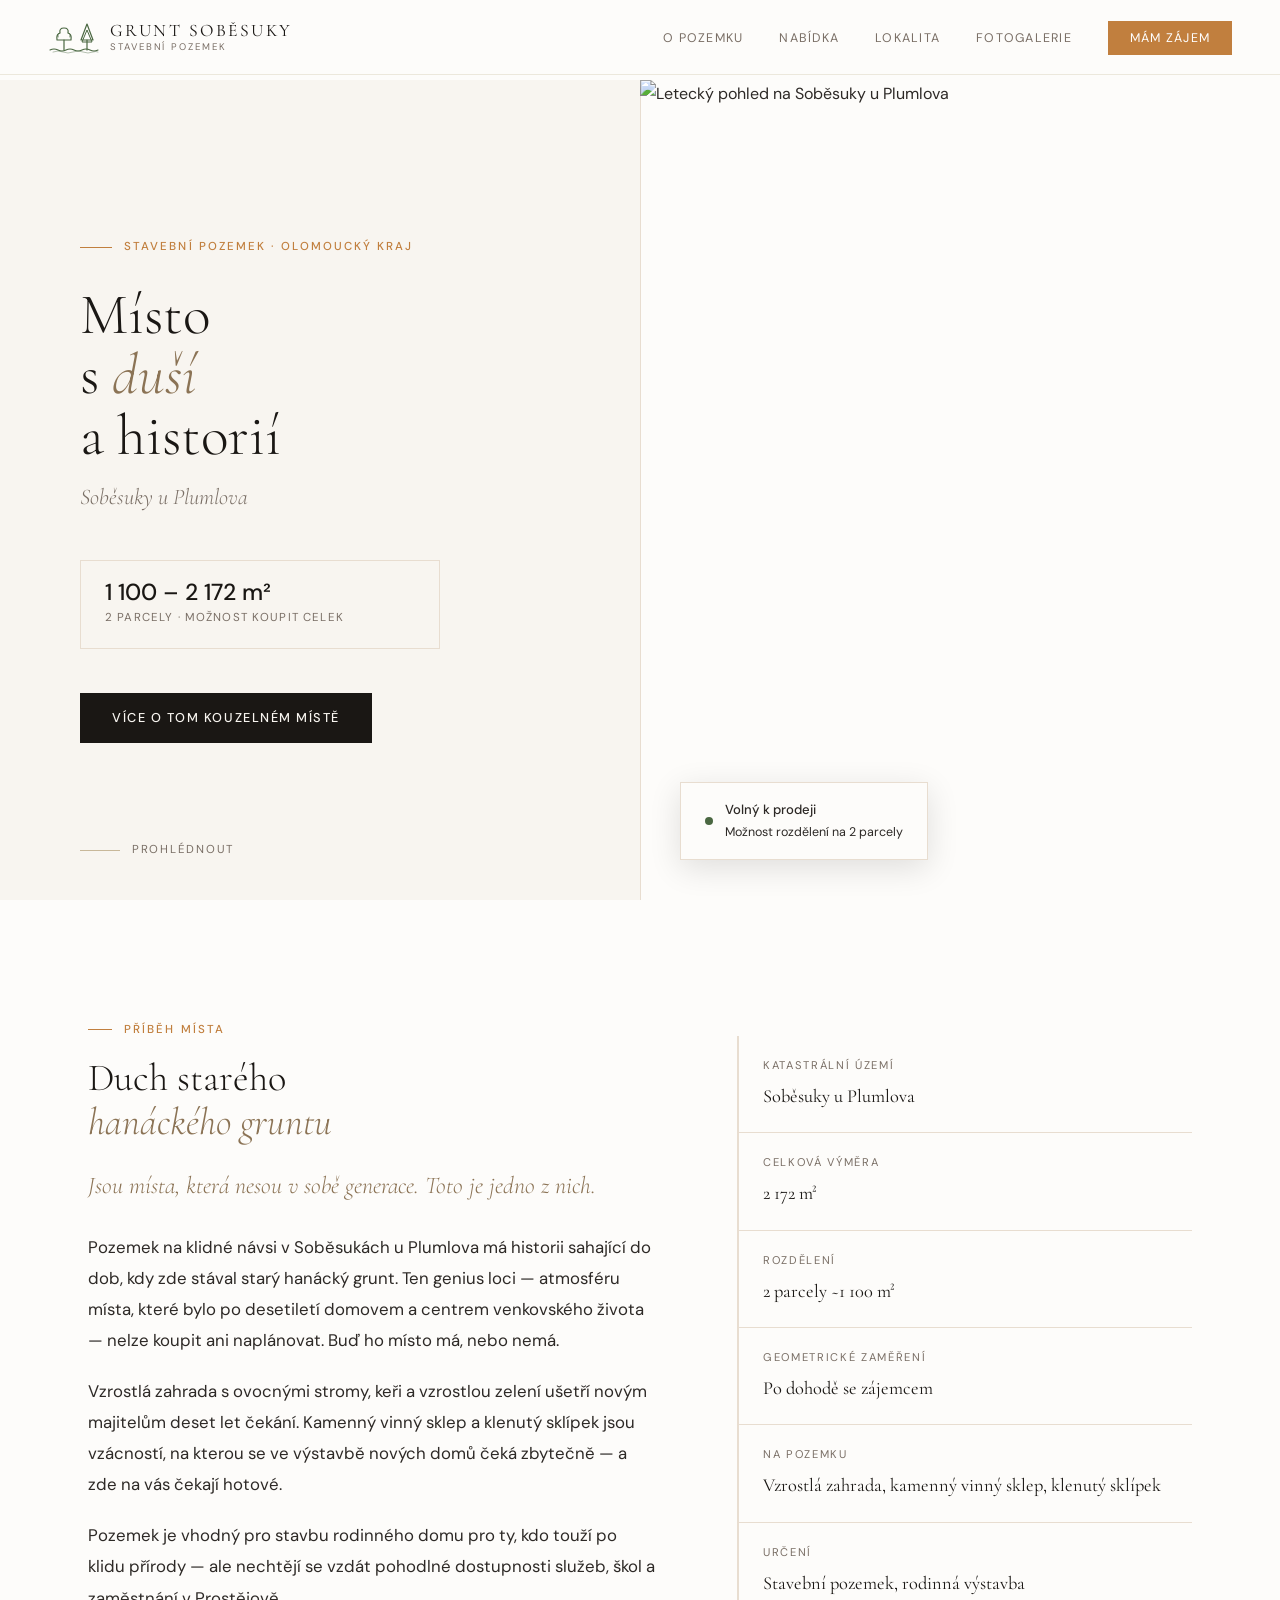
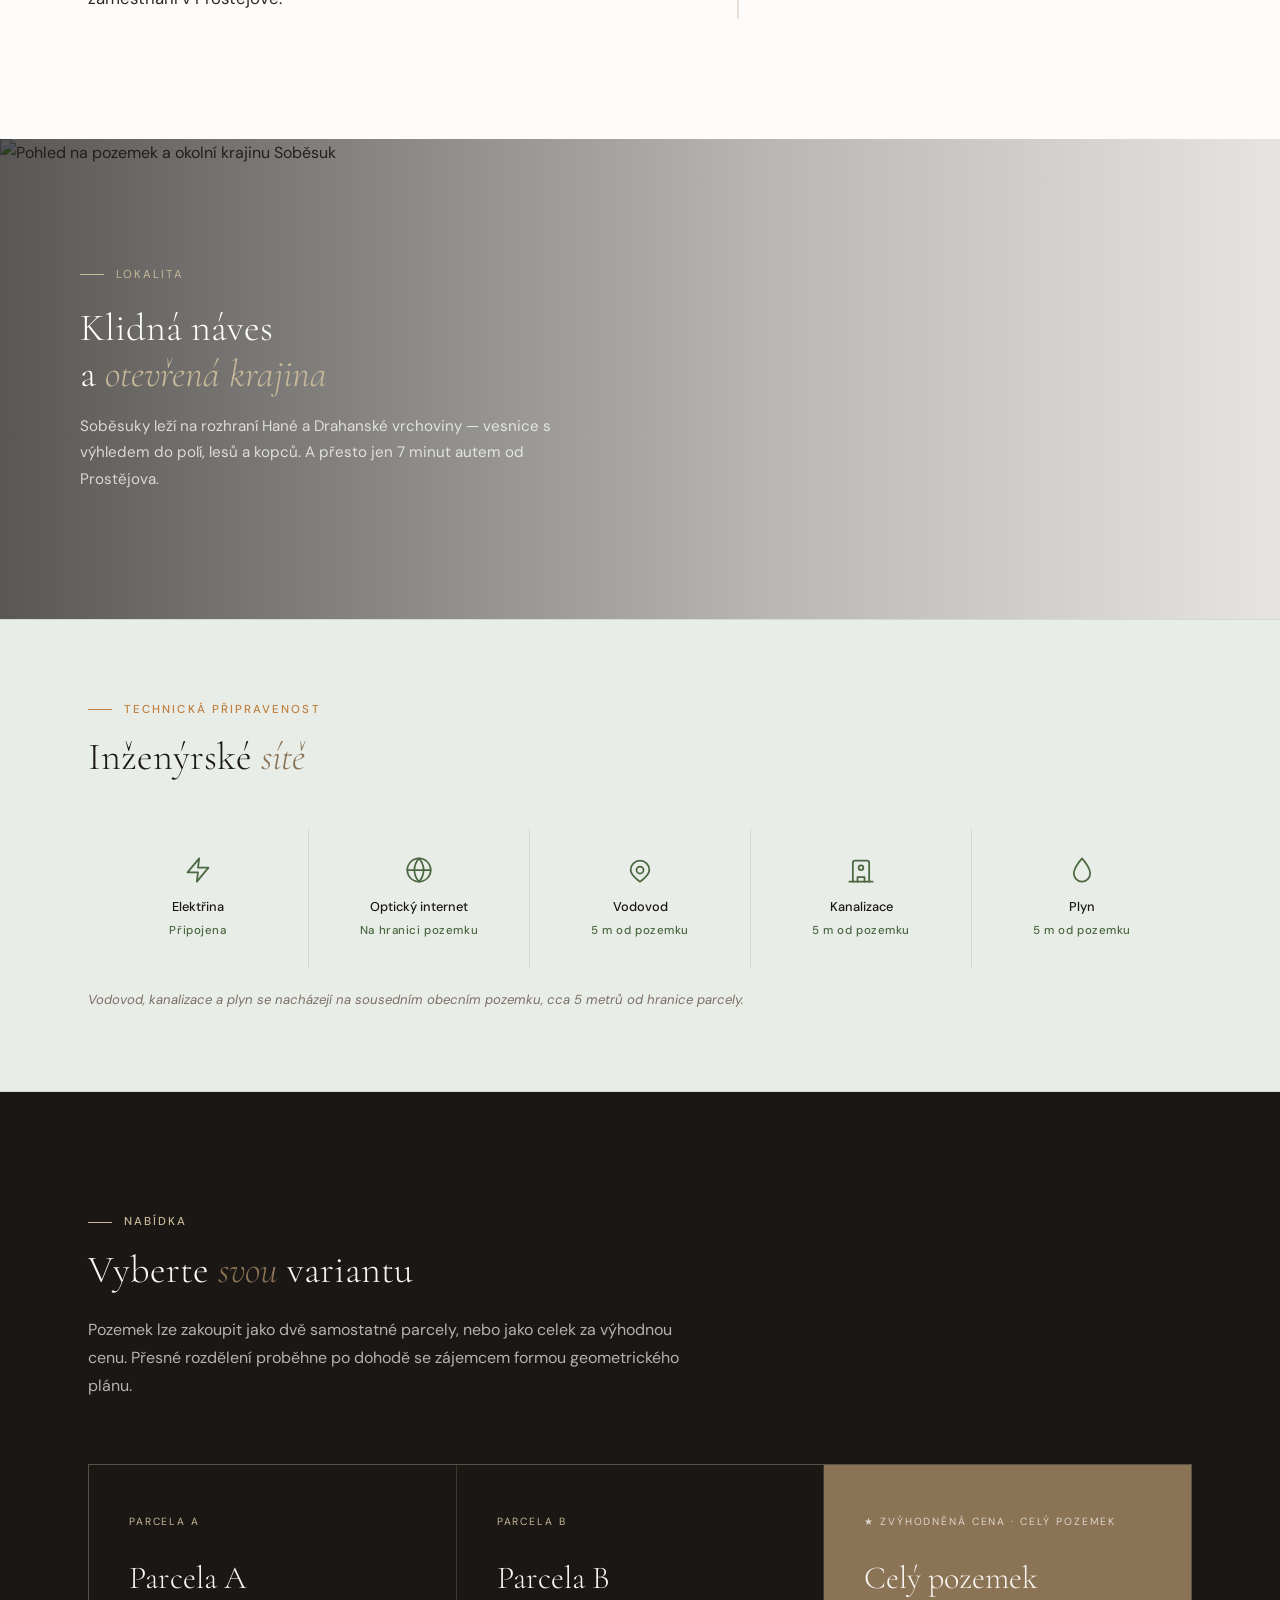
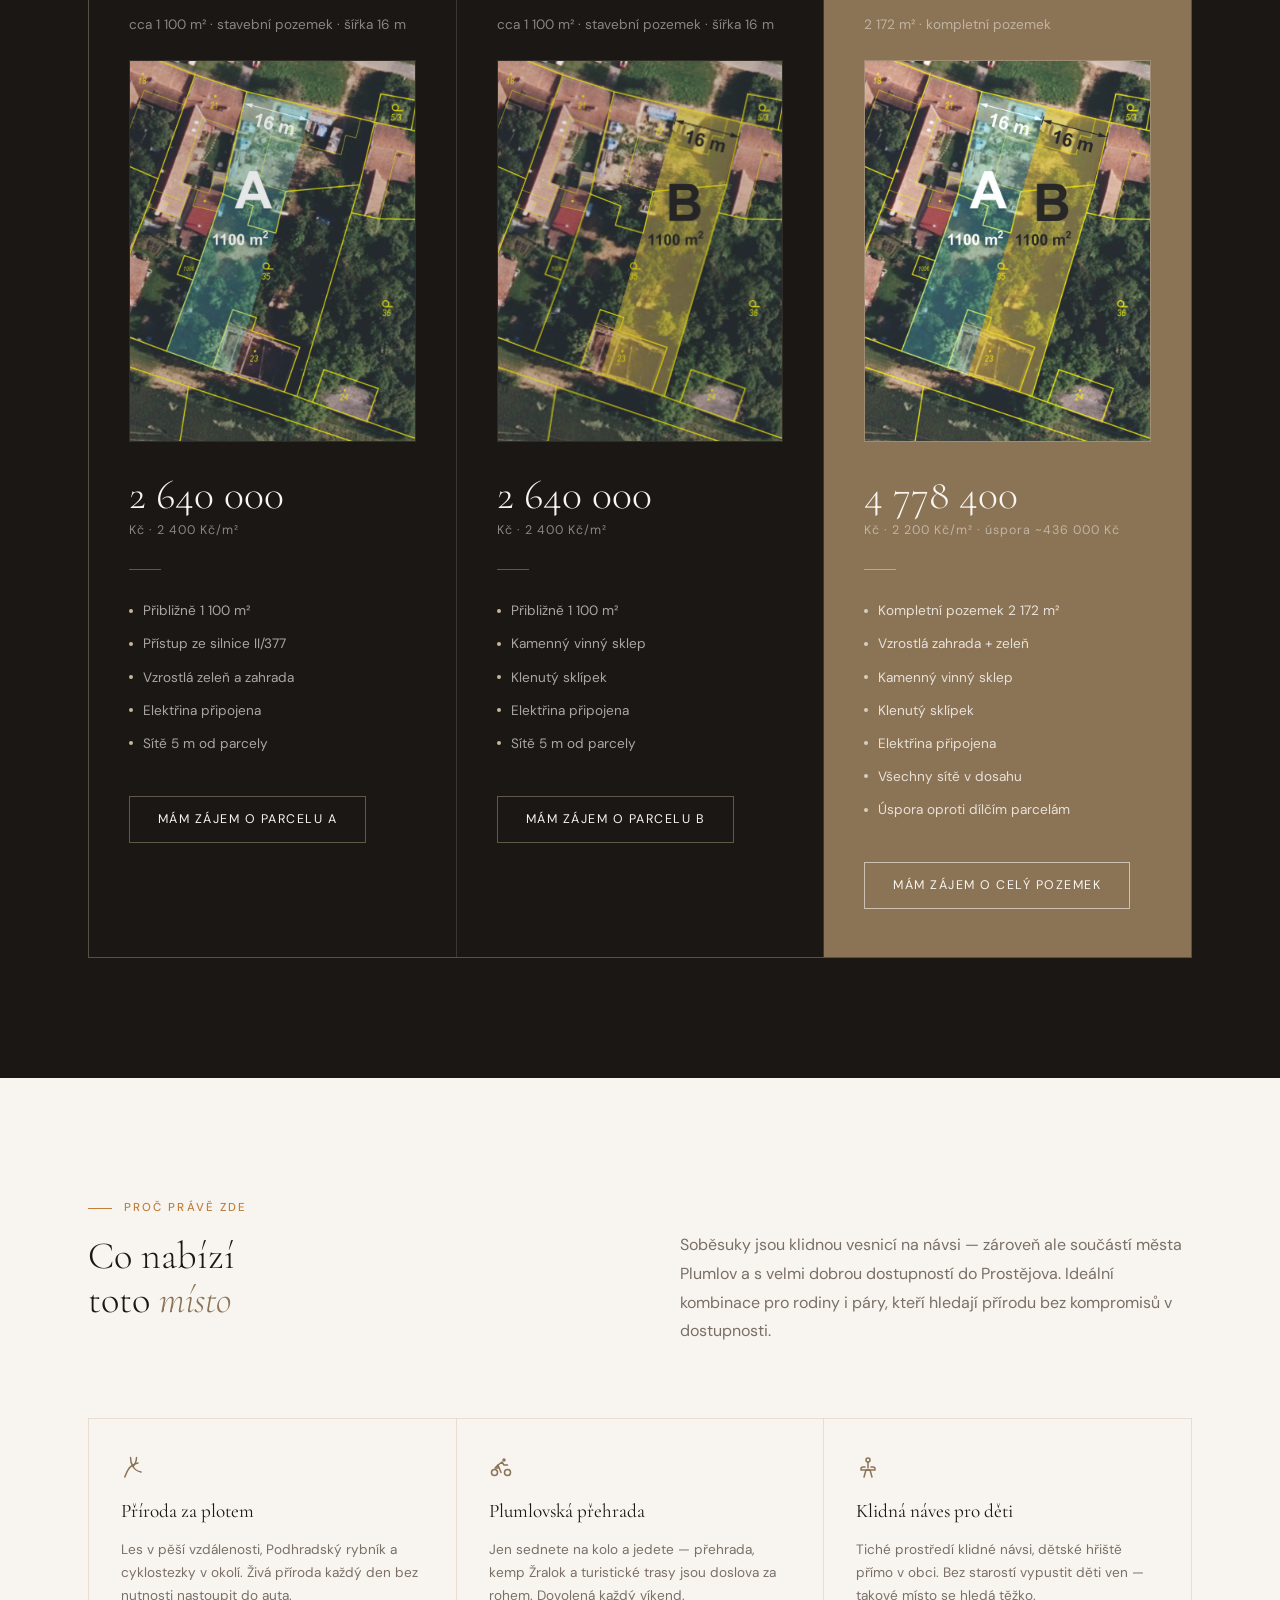
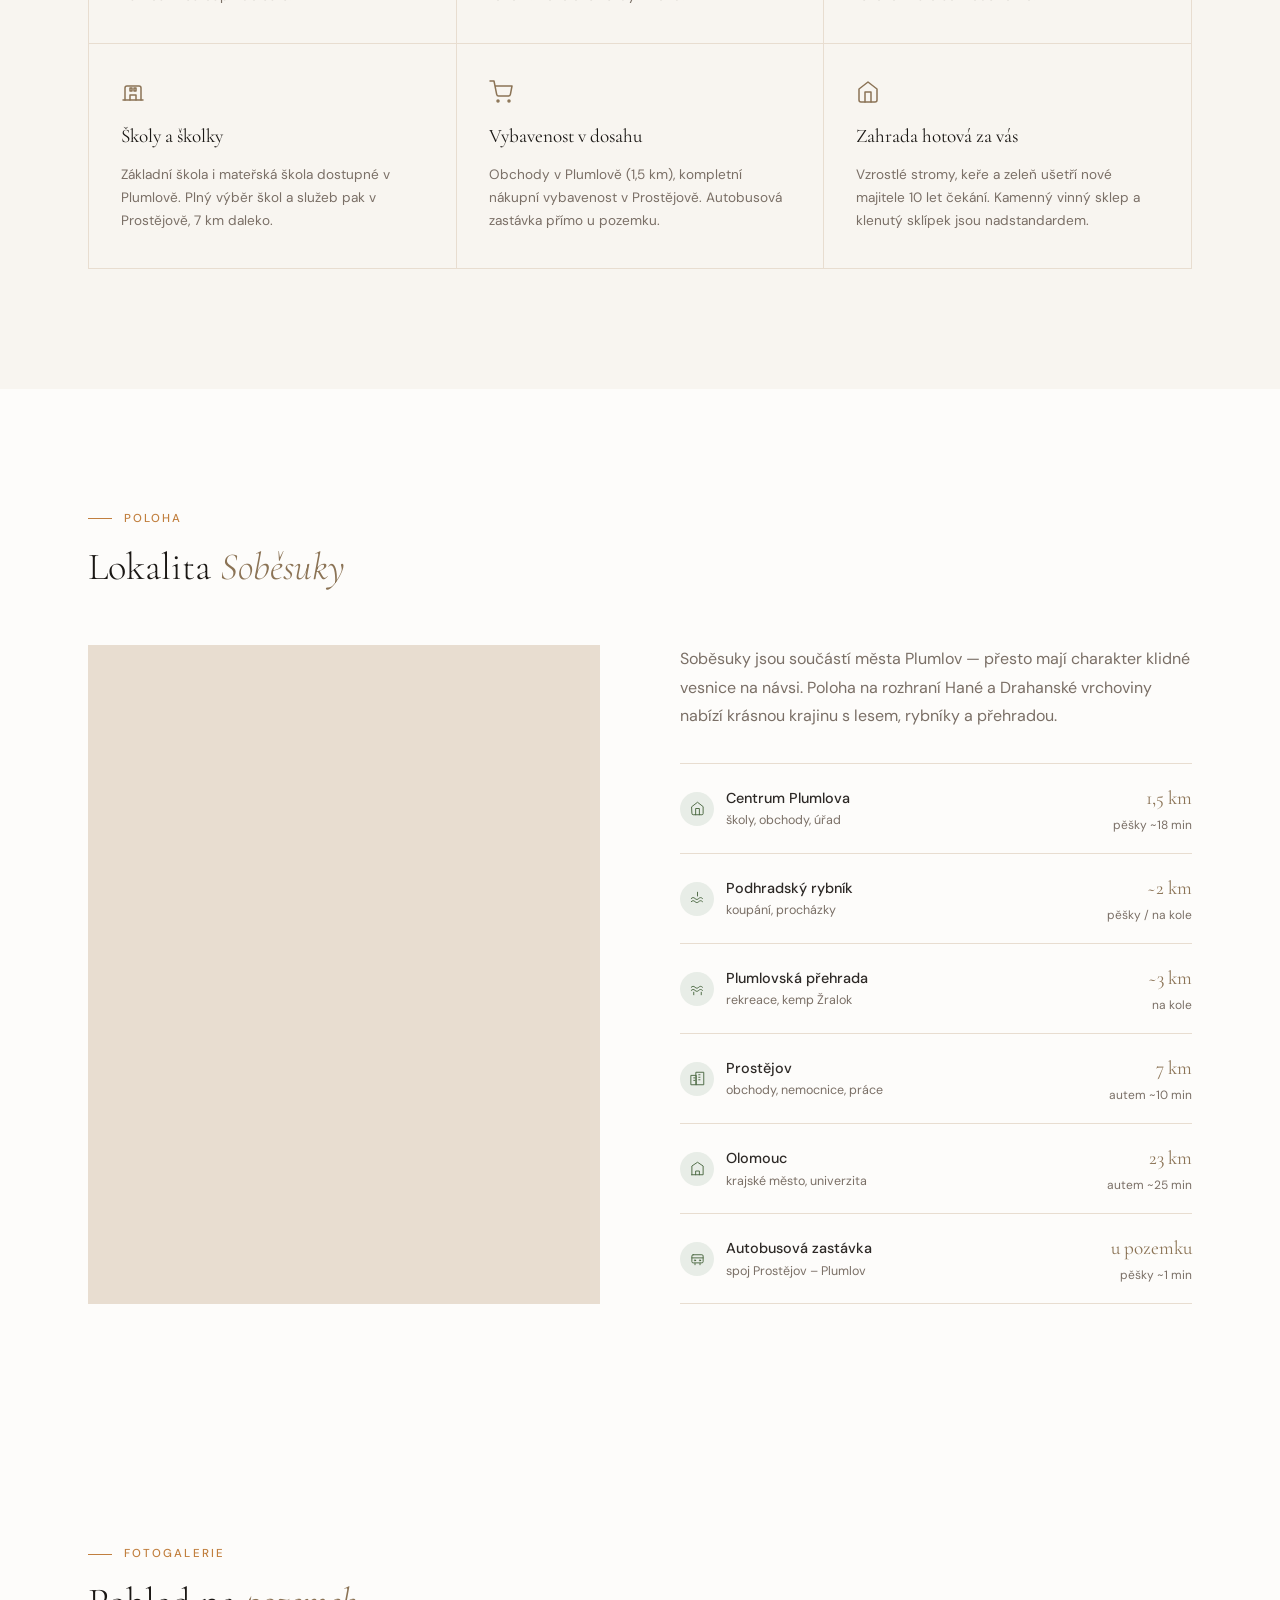
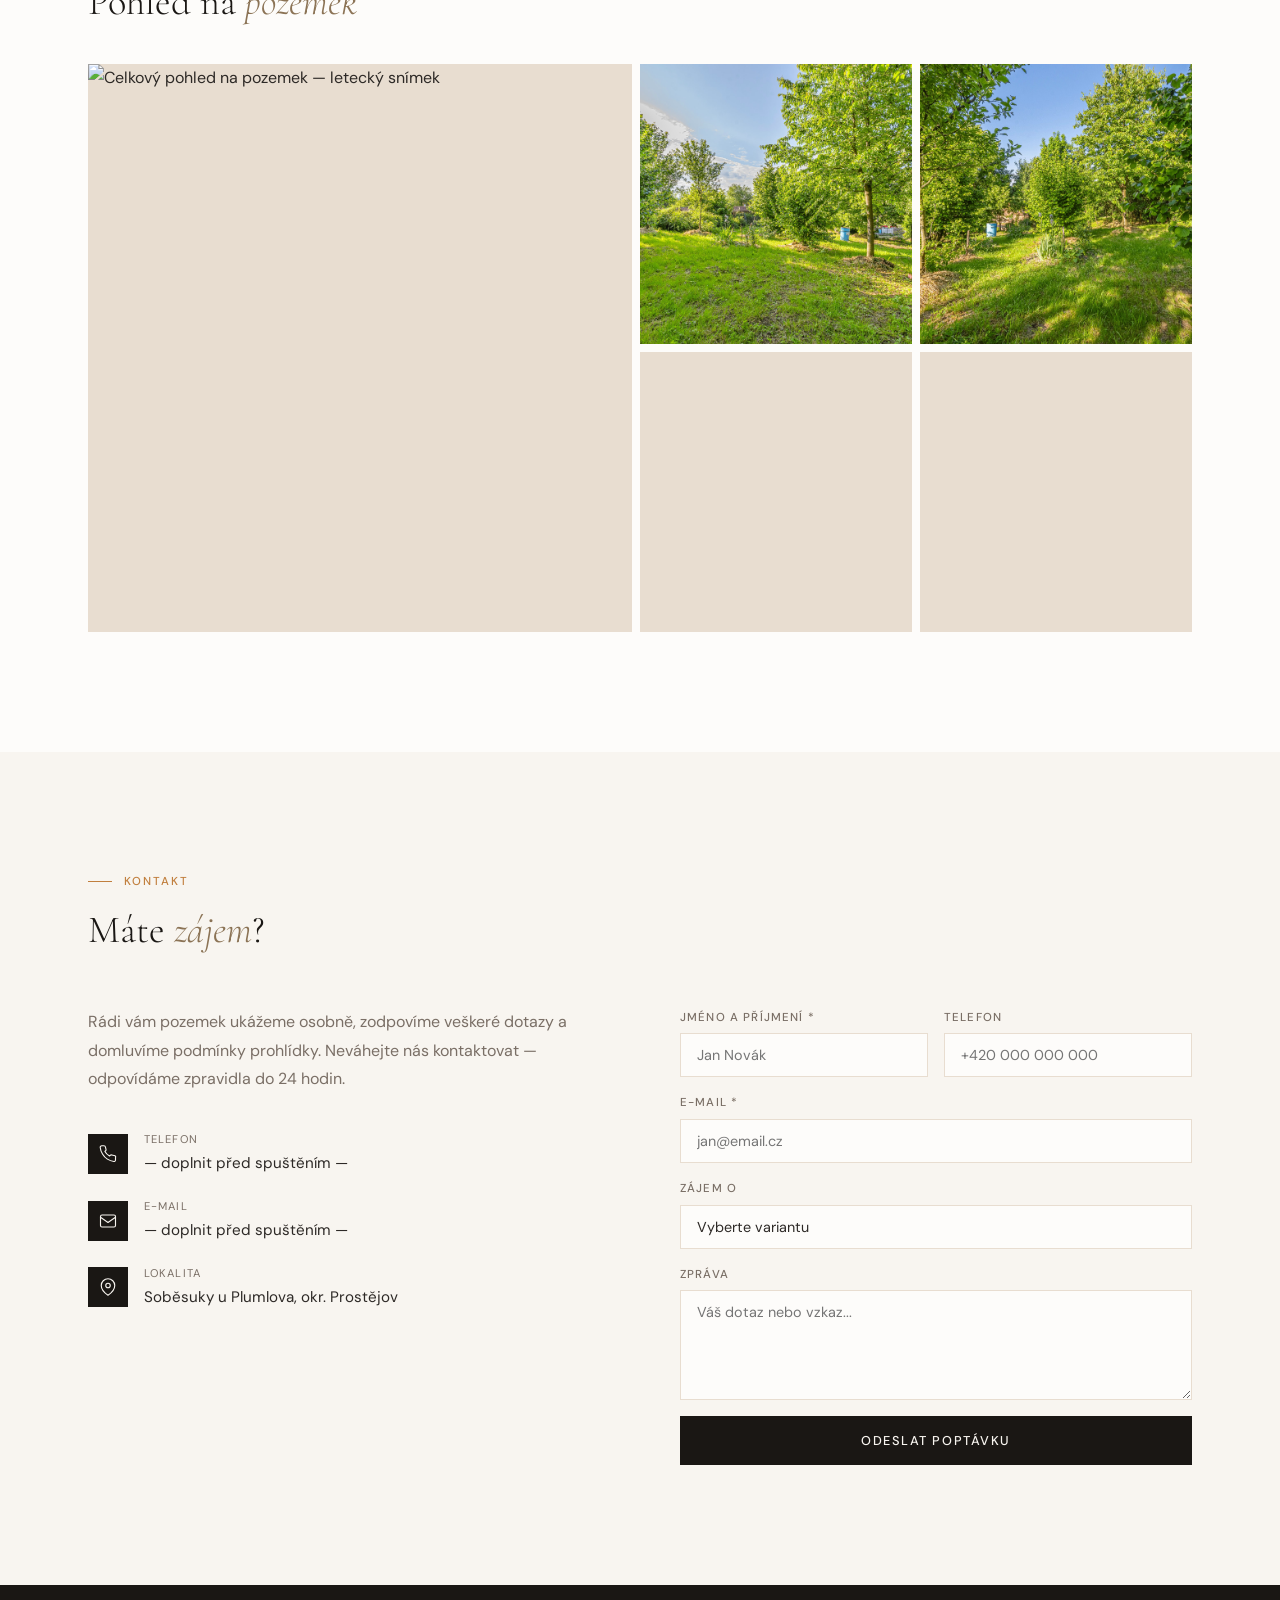
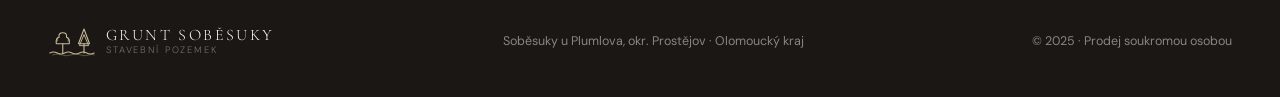
==== sobesuky-pozemek_v4.html @ ddcedd3c "Úvodní verze webu Soběsuky" ====
<!DOCTYPE html>
<html lang="cs">
<head>
<meta charset="UTF-8">
<meta name="viewport" content="width=device-width, initial-scale=1.0">
<title>Stavební pozemek Soběsuky u Plumlova</title>
<link rel="preconnect" href="https://fonts.googleapis.com">
<link href="https://fonts.googleapis.com/css2?family=Cormorant+Garamond:ital,wght@0,300;0,400;0,600;1,300;1,400&family=DM+Sans:wght@300;400;500&display=swap" rel="stylesheet">
<style>
  :root {
    --cream: #f8f5f0;
    --warm-white: #fdfcfa;
    --stone: #c8b89a;
    --stone-light: #e8ddd0;
    --earth: #8b7355;
    --dark: #1a1714;
    --text: #2d2926;
    --text-muted: #7a6f66;
    --green: #4a6741;
    --green-light: #e8ede7;
    --accent: #c17f3e;
  }
  * { margin: 0; padding: 0; box-sizing: border-box; }
  html { scroll-behavior: smooth; }
  body { font-family: 'DM Sans', sans-serif; background: var(--warm-white); color: var(--text); font-size: 16px; line-height: 1.7; overflow-x: hidden; }

  /* NAV */
  nav { position: fixed; top: 0; left: 0; right: 0; z-index: 100; padding: 20px 48px; display: flex; justify-content: space-between; align-items: center; background: rgba(253,252,250,0.93); backdrop-filter: blur(12px); border-bottom: 1px solid rgba(200,184,154,0.3); }
  .nav-logo { display: flex; align-items: center; gap: 10px; text-decoration: none; }
  .nav-logo svg { display: block; flex-shrink: 0; }
  .nav-logo-text { display: flex; flex-direction: column; line-height: 1; }
  .nav-logo-main { font-family: 'Cormorant Garamond', serif; font-size: 1.1rem; font-weight: 400; letter-spacing: 0.14em; text-transform: uppercase; color: var(--dark); }
  .nav-logo-sub { font-family: 'DM Sans', sans-serif; font-size: 0.6rem; letter-spacing: 0.2em; text-transform: uppercase; color: var(--text-muted); margin-top: 2px; }
  .nav-links { display: flex; gap: 36px; list-style: none; }
  .nav-links a { font-size: 0.78rem; letter-spacing: 0.1em; text-transform: uppercase; text-decoration: none; color: var(--text-muted); transition: color 0.2s; }
  .nav-links a:hover { color: var(--accent); }
  .nav-cta { background: var(--accent) !important; color: white !important; padding: 9px 22px; }
  .nav-cta:hover { background: var(--earth) !important; color: white !important; }

  /* HERO */
  .hero { min-height: 100vh; display: grid; grid-template-columns: 1fr 1fr; padding-top: 80px; }
  .hero-left { display: flex; flex-direction: column; justify-content: center; padding: 80px 64px 80px 80px; background: var(--cream); position: relative; }
  .hero-left::after { content: ''; position: absolute; top: 0; bottom: 0; right: -1px; width: 1px; background: var(--stone-light); }
  .hero-tag { font-size: 0.72rem; letter-spacing: 0.18em; text-transform: uppercase; color: var(--accent); font-weight: 500; margin-bottom: 28px; display: flex; align-items: center; gap: 12px; }
  .hero-tag::before { content: ''; width: 32px; height: 1px; background: var(--accent); }
  .hero-title { font-family: 'Cormorant Garamond', serif; font-size: clamp(3rem, 4.5vw, 5.2rem); font-weight: 300; line-height: 1.05; color: var(--dark); margin-bottom: 12px; }
  .hero-title em { font-style: italic; color: var(--earth); }
  .hero-subtitle { font-family: 'Cormorant Garamond', serif; font-size: 1.4rem; font-weight: 300; color: var(--text-muted); margin-bottom: 44px; font-style: italic; }
  .hero-stats { display: grid; grid-template-columns: 1fr; gap: 1px; background: var(--stone-light); border: 1px solid var(--stone-light); margin-bottom: 44px; max-width: 360px; }
  .hero-stat { background: var(--cream); padding: 20px 24px; }
  .hero-stat-value { font-family: 'DM Sans', sans-serif; font-size: 1.45rem; font-weight: 500; color: var(--dark); line-height: 1; margin-bottom: 4px; }
  .hero-stat-label { font-size: 0.72rem; letter-spacing: 0.1em; text-transform: uppercase; color: var(--text-muted); }
  .hero-buttons { display: flex; gap: 16px; flex-wrap: wrap; }
  .btn-primary { display: inline-block; background: var(--dark); color: var(--cream); padding: 14px 32px; font-size: 0.8rem; letter-spacing: 0.12em; text-transform: uppercase; text-decoration: none; font-weight: 500; transition: background 0.2s; font-family: 'DM Sans', sans-serif; border: none; cursor: pointer; }
  .btn-primary:hover { background: var(--accent); }
  .hero-right { position: relative; overflow: hidden; min-height: calc(100vh - 80px); }
  .hero-right img { width: 100%; height: 100%; object-fit: cover; display: block; object-position: left center; }
  .hero-badge { position: absolute; bottom: 40px; left: 40px; background: rgba(253,252,250,0.95); border: 1px solid var(--stone-light); padding: 16px 24px; display: flex; align-items: center; gap: 12px; box-shadow: 0 8px 32px rgba(0,0,0,0.12); }
  .hero-badge-dot { width: 8px; height: 8px; border-radius: 50%; background: var(--green); flex-shrink: 0; animation: pulse 2s ease infinite; }
  @keyframes pulse { 0%,100%{opacity:1;} 50%{opacity:0.4;} }
  .hero-badge-text { font-size: 0.78rem; color: var(--text); }
  .hero-badge-text strong { display: block; font-weight: 500; font-size: 0.82rem; }
  .scroll-hint { position: absolute; bottom: 40px; left: 80px; display: flex; align-items: center; gap: 12px; font-size: 0.72rem; letter-spacing: 0.15em; text-transform: uppercase; color: var(--text-muted); }
  .scroll-line { width: 40px; height: 1px; background: var(--stone); position: relative; overflow: hidden; }
  .scroll-line::after { content: ''; position: absolute; top: 0; left: -100%; width: 100%; height: 100%; background: var(--accent); animation: scrollLine 2s ease infinite; }
  @keyframes scrollLine { 0%{left:-100%} 100%{left:100%} }

  /* SECTIONS COMMON */
  .section-inner { max-width: 1200px; margin: 0 auto; padding: 0 48px; }
  .section-tag { font-size: 0.72rem; letter-spacing: 0.18em; text-transform: uppercase; color: var(--accent); font-weight: 500; margin-bottom: 16px; display: flex; align-items: center; gap: 12px; }
  .section-tag::before { content: ''; width: 24px; height: 1px; background: var(--accent); }
  .section-title { font-family: 'Cormorant Garamond', serif; font-size: clamp(2rem, 3vw, 3.2rem); font-weight: 300; line-height: 1.15; color: var(--dark); margin-bottom: 24px; }
  .section-title em { font-style: italic; color: var(--earth); }

  /* STORY */
  .story-section { padding: 120px 0; background: var(--warm-white); }
  .story-grid { display: grid; grid-template-columns: 5fr 4fr; gap: 80px; align-items: start; }
  .story-text { font-size: 1.05rem; color: var(--text); line-height: 1.85; }
  .story-text p+p { margin-top: 20px; }
  .story-text .lead { font-family: 'Cormorant Garamond', serif; font-size: 1.5rem; font-weight: 300; font-style: italic; color: var(--earth); line-height: 1.5; margin-bottom: 28px; }
  .story-aside { padding-top: 16px; }
  .story-detail { border-left: 2px solid var(--stone-light); padding: 20px 0 20px 24px; }
  .story-detail+.story-detail { border-top: 1px solid var(--stone-light); }
  .story-detail-label { font-size: 0.7rem; letter-spacing: 0.15em; text-transform: uppercase; color: var(--text-muted); margin-bottom: 6px; }
  .story-detail-value { font-family: 'Cormorant Garamond', serif; font-size: 1.15rem; color: var(--dark); }

  /* PHOTO BAND */
  .photo-band { position: relative; height: 480px; overflow: hidden; }
  .photo-band img { width: 100%; height: 100%; object-fit: cover; display: block; }
  .photo-band-overlay { position: absolute; inset: 0; background: linear-gradient(to right, rgba(26,23,20,0.72) 0%, rgba(26,23,20,0.3) 60%, rgba(26,23,20,0.1) 100%); display: flex; align-items: center; }
  .photo-band-content { padding: 0 80px; max-width: 640px; }
  .photo-band-tag { font-size: 0.72rem; letter-spacing: 0.18em; text-transform: uppercase; color: var(--stone); margin-bottom: 20px; display: flex; align-items: center; gap: 12px; }
  .photo-band-tag::before { content: ''; width: 24px; height: 1px; background: var(--stone); }
  .photo-band-title { font-family: 'Cormorant Garamond', serif; font-size: clamp(1.8rem, 3vw, 3rem); font-weight: 300; color: white; line-height: 1.2; margin-bottom: 16px; }
  .photo-band-title em { font-style: italic; color: var(--stone); }
  .photo-band-text { font-size: 0.95rem; color: rgba(255,255,255,0.75); line-height: 1.75; }

  /* SÍTĚ */
  .site-section { padding: 80px 0; background: var(--green-light); border-top: 1px solid #d0dccf; border-bottom: 1px solid #d0dccf; }
  .site-grid { display: grid; grid-template-columns: repeat(5, 1fr); gap: 1px; background: #d0dccf; margin-top: 48px; }
  .site-item { background: var(--green-light); padding: 28px 24px; text-align: center; }
  .site-icon { display: flex; justify-content: center; align-items: center; margin-bottom: 12px; }
  .site-icon svg { width: 28px; height: 28px; color: var(--green); }
  .site-name { font-size: 0.8rem; font-weight: 500; color: var(--dark); margin-bottom: 4px; }
  .site-status { font-size: 0.72rem; color: var(--green); font-weight: 500; letter-spacing: 0.05em; }
  .site-note { margin-top: 20px; font-size: 0.82rem; color: var(--text-muted); font-style: italic; }

  /* NABÍDKA */
  .parcely-section { padding: 120px 0; background: var(--dark); color: var(--cream); }
  .parcely-section .section-tag { color: var(--stone); }
  .parcely-section .section-tag::before { background: var(--stone); }
  .parcely-section .section-title { color: var(--cream); }
  .parcely-intro { max-width: 600px; margin-bottom: 64px; color: rgba(248,245,240,0.7); font-size: 1rem; line-height: 1.75; }
  .parcely-grid { display: grid; grid-template-columns: 1fr 1fr 1fr; gap: 1px; background: rgba(200,184,154,0.2); border: 1px solid rgba(200,184,154,0.2); }
  .parcela-card { background: var(--dark); padding: 48px 40px; transition: background 0.3s; }
  .parcela-card:hover { background: #242018; }
  .parcela-card.featured { background: var(--earth); }
  .parcela-card.featured:hover { background: #9b7d4f; }
  .parcela-badge { font-size: 0.65rem; letter-spacing: 0.18em; text-transform: uppercase; color: var(--stone); margin-bottom: 20px; display: block; }
  .parcela-card.featured .parcela-badge { color: rgba(248,245,240,0.75); }
  .parcela-name { font-family: 'Cormorant Garamond', serif; font-size: 2rem; font-weight: 300; color: var(--cream); margin-bottom: 8px; }
  .parcela-rozloha { font-size: 0.85rem; color: rgba(248,245,240,0.5); margin-bottom: 24px; }

  /* Parcela map image */
  .parcela-map { width: 100%; aspect-ratio: 3/4; object-fit: cover; margin-bottom: 24px; opacity: 0.9; border: 1px solid rgba(200,184,154,0.15); }
  .parcela-card.featured .parcela-map { opacity: 1; border-color: rgba(248,245,240,0.2); }

  .parcela-price { font-family: 'Cormorant Garamond', serif; font-size: 2.6rem; font-weight: 300; color: var(--cream); line-height: 1; margin-bottom: 4px; }
  .parcela-price-unit { font-size: 0.78rem; color: rgba(248,245,240,0.5); letter-spacing: 0.08em; margin-bottom: 28px; }
  .parcela-divider { width: 32px; height: 1px; background: rgba(200,184,154,0.4); margin-bottom: 24px; }
  .parcela-card.featured .parcela-divider { background: rgba(248,245,240,0.4); }
  .parcela-features { list-style: none; margin-bottom: 36px; }
  .parcela-features li { font-size: 0.85rem; color: rgba(248,245,240,0.65); padding: 5px 0; display: flex; align-items: center; gap: 10px; }
  .parcela-card.featured .parcela-features li { color: rgba(248,245,240,0.85); }
  .parcela-features li::before { content: ''; width: 4px; height: 4px; border-radius: 50%; background: var(--stone); flex-shrink: 0; }
  .parcela-card.featured .parcela-features li::before { background: rgba(248,245,240,0.7); }
  .btn-outline-light { display: inline-block; border: 1px solid rgba(200,184,154,0.4); color: var(--cream); padding: 12px 28px; font-size: 0.78rem; letter-spacing: 0.12em; text-transform: uppercase; text-decoration: none; font-weight: 400; transition: all 0.2s; font-family: 'DM Sans', sans-serif; }
  .btn-outline-light:hover { background: var(--cream); color: var(--dark); border-color: var(--cream); }
  .btn-outline-white { display: inline-block; border: 1px solid rgba(248,245,240,0.6); color: var(--cream); padding: 12px 28px; font-size: 0.78rem; letter-spacing: 0.12em; text-transform: uppercase; text-decoration: none; font-weight: 400; transition: all 0.2s; font-family: 'DM Sans', sans-serif; }
  .btn-outline-white:hover { background: var(--cream); color: var(--earth); border-color: var(--cream); }

  /* FEATURES */
  .features-section { padding: 120px 0; background: var(--cream); }
  .features-header { display: grid; grid-template-columns: 1fr 1fr; gap: 80px; margin-bottom: 72px; align-items: end; }
  .features-intro { font-size: 1rem; color: var(--text-muted); line-height: 1.8; }
  .features-grid { display: grid; grid-template-columns: repeat(3, 1fr); gap: 1px; background: var(--stone-light); border: 1px solid var(--stone-light); }
  .feature-item { background: var(--cream); padding: 36px 32px; transition: background 0.2s; }
  .feature-item:hover { background: var(--warm-white); }
  .feature-icon { margin-bottom: 16px; }
  .feature-icon svg { width: 24px; height: 24px; color: var(--earth); display: block; }
  .feature-title { font-family: 'Cormorant Garamond', serif; font-size: 1.2rem; font-weight: 400; color: var(--dark); margin-bottom: 10px; }
  .feature-desc { font-size: 0.85rem; color: var(--text-muted); line-height: 1.7; }

  /* LOKALITA */
  .lokalita-section { padding: 120px 0; background: var(--warm-white); }
  .lokalita-grid { display: grid; grid-template-columns: 1fr 1fr; gap: 80px; margin-top: 56px; }
  .map-container { background: var(--stone-light); overflow: hidden; min-height: 400px; }
  .map-container iframe { width: 100%; height: 100%; min-height: 400px; border: none; display: block; }
  .distances-list { display: flex; flex-direction: column; }
  .distance-item { display: flex; justify-content: space-between; align-items: center; padding: 18px 0; border-bottom: 1px solid var(--stone-light); }
  .distance-item:first-child { border-top: 1px solid var(--stone-light); }
  .distance-place { display: flex; align-items: center; gap: 12px; }
  .distance-icon { width: 34px; height: 34px; background: var(--green-light); border-radius: 50%; display: flex; align-items: center; justify-content: center; flex-shrink: 0; }
  .distance-icon svg { width: 15px; height: 15px; color: var(--green); }
  .distance-name { font-size: 0.9rem; font-weight: 500; color: var(--text); }
  .distance-note { font-size: 0.78rem; color: var(--text-muted); }
  .distance-value { font-family: 'Cormorant Garamond', serif; font-size: 1.2rem; color: var(--earth); text-align: right; white-space: nowrap; }
  .distance-unit { font-size: 0.75rem; color: var(--text-muted); display: block; text-align: right; font-family: 'DM Sans', sans-serif; }

  /* GALERIE */
  .gallery-section { padding: 120px 0; background: var(--warm-white); }
  .gallery-grid { display: grid; grid-template-columns: 2fr 1fr 1fr; grid-template-rows: 280px 280px; gap: 8px; margin-top: 40px; }
  .gallery-item { overflow: hidden; background: var(--stone-light); }
  .gallery-item:first-child { grid-row: 1 / 3; }
  .gallery-item img { width: 100%; height: 100%; object-fit: cover; display: block; transition: transform 0.5s ease; }
  .gallery-item:hover img { transform: scale(1.04); }

  /* LIGHTBOX */
  .lightbox { display: none; position: fixed; inset: 0; z-index: 999; background: rgba(26,23,20,0.95); align-items: center; justify-content: center; }
  .lightbox.active { display: flex; }
  .lightbox-img { max-width: 90vw; max-height: 90vh; object-fit: contain; }
  .lightbox-close { position: absolute; top: 24px; right: 32px; background: none; border: none; color: var(--cream); font-size: 2rem; cursor: pointer; opacity: 0.7; transition: opacity 0.2s; font-family: 'DM Sans', sans-serif; }
  .lightbox-close:hover { opacity: 1; }
  .lightbox-nav { position: absolute; top: 50%; transform: translateY(-50%); background: none; border: 1px solid rgba(200,184,154,0.3); color: var(--cream); width: 48px; height: 48px; cursor: pointer; display: flex; align-items: center; justify-content: center; transition: all 0.2s; }
  .lightbox-nav:hover { background: var(--accent); border-color: var(--accent); }
  .lightbox-prev { left: 24px; }
  .lightbox-next { right: 24px; }
  .gallery-item { cursor: pointer; }

  /* KONTAKT */
  .kontakt-section { padding: 120px 0; background: var(--cream); }
  .kontakt-grid { display: grid; grid-template-columns: 1fr 1fr; gap: 80px; margin-top: 56px; }
  .kontakt-info p { font-size: 1rem; color: var(--text-muted); line-height: 1.8; margin-bottom: 36px; }
  .kontakt-details { display: flex; flex-direction: column; gap: 20px; }
  .kontakt-item { display: flex; align-items: center; gap: 16px; }
  .kontakt-item-icon { width: 40px; height: 40px; background: var(--dark); display: flex; align-items: center; justify-content: center; flex-shrink: 0; }
  .kontakt-item-icon svg { width: 18px; height: 18px; color: var(--cream); }
  .kontakt-item-label { font-size: 0.7rem; letter-spacing: 0.1em; text-transform: uppercase; color: var(--text-muted); margin-bottom: 2px; }
  .kontakt-item-text { font-size: 0.95rem; color: var(--text); }
  .kontakt-form { display: flex; flex-direction: column; gap: 16px; }
  .form-row { display: grid; grid-template-columns: 1fr 1fr; gap: 16px; }
  .form-group { display: flex; flex-direction: column; gap: 6px; }
  .form-group label { font-size: 0.72rem; letter-spacing: 0.1em; text-transform: uppercase; color: var(--text-muted); font-weight: 500; }
  .form-group input, .form-group select, .form-group textarea { border: 1px solid var(--stone-light); background: var(--warm-white); padding: 12px 16px; font-size: 0.9rem; font-family: 'DM Sans', sans-serif; color: var(--text); outline: none; transition: border-color 0.2s; appearance: none; border-radius: 0; }
  .form-group input:focus, .form-group select:focus, .form-group textarea:focus { border-color: var(--earth); }
  .form-group textarea { resize: vertical; min-height: 110px; }
  .form-success { display: none; background: var(--green-light); border: 1px solid #c0d0bf; padding: 16px 20px; font-size: 0.9rem; color: var(--green); font-weight: 500; }

  /* FOOTER */
  footer { background: var(--dark); color: rgba(248,245,240,0.5); padding: 40px 48px; display: flex; justify-content: space-between; align-items: center; flex-wrap: wrap; gap: 16px; }
  .footer-logo { font-family: 'Cormorant Garamond', serif; font-size: 1rem; letter-spacing: 0.15em; text-transform: uppercase; color: var(--cream); font-weight: 300; }
  .footer-text { font-size: 0.78rem; }

  /* ANIMATIONS — js-animate class added by script, fallback stays visible */
  .js-ready .animate-in { opacity: 0; transform: translateY(24px); transition: opacity 0.7s ease, transform 0.7s ease; }
  .js-ready .animate-in.visible { opacity: 1; transform: translateY(0); }

  /* RESPONSIVE */
  @media (max-width: 900px) {
    nav { padding: 16px 24px; }
    .nav-links { display: none; }
    .hero { grid-template-columns: 1fr; }
    .hero-right { min-height: 55vw; }
    .hero-left { padding: 60px 24px; }
    .scroll-hint { display: none; }
    .section-inner { padding: 0 24px; }
    .story-grid, .features-header, .lokalita-grid, .kontakt-grid { grid-template-columns: 1fr; gap: 40px; }
    .parcely-grid { grid-template-columns: 1fr; }
    .features-grid { grid-template-columns: 1fr 1fr; }
    .site-grid { grid-template-columns: repeat(3, 1fr); }
    .gallery-grid { grid-template-columns: 1fr 1fr; grid-template-rows: 180px 180px 180px; }
    .gallery-item:first-child { grid-row: auto; }
    .form-row { grid-template-columns: 1fr; }
    footer { padding: 32px 24px; flex-direction: column; text-align: center; }
    .photo-band { height: 320px; }
    .photo-band-content { padding: 0 24px; }
  }
</style>
</head>
<body>

<!-- NAV -->
<nav>
  <a href="#" class="nav-logo">
    <svg width="52" height="34" viewBox="0 0 52 34" fill="none" xmlns="http://www.w3.org/2000/svg">
      <line x1="39" y1="30" x2="39" y2="20" stroke="#4a6741" stroke-width="1.2" stroke-linecap="round"/>
      <polygon points="39,4 33,20 45,20" fill="none" stroke="#4a6741" stroke-width="1.2" stroke-linejoin="round"/>
      <polygon points="39,10 34,22 44,22" fill="none" stroke="#4a6741" stroke-width="1" stroke-linejoin="round"/>
      <line x1="16" y1="30" x2="16" y2="20" stroke="#4a6741" stroke-width="1.2" stroke-linecap="round"/>
      <path d="M9,20 Q8,14 12,13 Q11,8 16,8 Q21,8 20,13 Q24,14 23,20 Z" fill="none" stroke="#4a6741" stroke-width="1.2" stroke-linejoin="round"/>
      <path d="M10,17 Q9,14 11,13" fill="none" stroke="#4a6741" stroke-width="0.8" stroke-linecap="round"/>
      <path d="M22,17 Q23,14 21,13" fill="none" stroke="#4a6741" stroke-width="0.8" stroke-linecap="round"/>
      <path d="M2,30 Q6,28 10,30 Q14,32 18,30 Q22,28 26,30 Q30,32 34,30 Q38,28 42,30 Q46,32 50,30" fill="none" stroke="#4a6741" stroke-width="1.1" stroke-linecap="round"/>
      <path d="M5,32 Q10,30 15,32 Q20,34 25,32 Q30,30 35,32 Q40,34 45,32 Q48,31 50,32" fill="none" stroke="#4a6741" stroke-width="0.8" stroke-linecap="round" opacity="0.5"/>
    </svg>
    <div class="nav-logo-text">
      <span class="nav-logo-main">Grunt Soběsuky</span>
      <span class="nav-logo-sub">Stavební pozemek</span>
    </div>
  </a>
  <ul class="nav-links">
    <li><a href="#pribeh">O pozemku</a></li>
    <li><a href="#nabidka">Nabídka</a></li>
    <li><a href="#lokalita">Lokalita</a></li>
    <li><a href="#galerie">Fotogalerie</a></li>
    <li><a href="#kontakt" class="nav-cta">Mám zájem</a></li>
  </ul>
</nav>

<!-- HERO -->
<section class="hero">
  <div class="hero-left">
    <div class="hero-tag">Stavební pozemek · Olomoucký kraj</div>
    <h1 class="hero-title">Místo<br>s <em>duší</em><br>a historií</h1>
    <p class="hero-subtitle">Soběsuky u Plumlova</p>
    <div class="hero-stats">
      <div class="hero-stat">
        <div class="hero-stat-value">1 100 – 2 172 m²</div>
        <div class="hero-stat-label">2 parcely · možnost koupit celek</div>
      </div>
    </div>
    <div class="hero-buttons">
      <a href="#pribeh" class="btn-primary">Více o tom kouzelném místě</a>
    </div>
    <div class="scroll-hint"><div class="scroll-line"></div>Prohlédnout</div>
  </div>
  <div class="hero-right">
    <img src="celkovy_pohled_2.JPG" alt="Letecký pohled na Soběsuky u Plumlova" loading="eager">
    <div class="hero-badge">
      <div class="hero-badge-dot"></div>
      <div class="hero-badge-text"><strong>Volný k prodeji</strong>Možnost rozdělení na 2 parcely</div>
    </div>
  </div>
</section>

<!-- PŘÍBĚH -->
<section class="story-section" id="pribeh">
  <div class="section-inner">
    <div class="story-grid animate-in">
      <div>
        <div class="section-tag">Příběh místa</div>
        <h2 class="section-title">Duch starého<br><em>hanáckého gruntu</em></h2>
        <div class="story-text">
          <p class="lead">Jsou místa, která nesou v sobě generace. Toto je jedno z nich.</p>
          <p>Pozemek na klidné návsi v Soběsukách u Plumlova má historii sahající do dob, kdy zde stával starý hanácký grunt. Ten genius loci — atmosféru místa, které bylo po desetiletí domovem a centrem venkovského života — nelze koupit ani naplánovat. Buď ho místo má, nebo nemá.</p>
          <p>Vzrostlá zahrada s ovocnými stromy, keři a vzrostlou zelení ušetří novým majitelům deset let čekání. Kamenný vinný sklep a klenutý sklípek jsou vzácností, na kterou se ve výstavbě nových domů čeká zbytečně — a zde na vás čekají hotové.</p>
          <p>Pozemek je vhodný pro stavbu rodinného domu pro ty, kdo touží po klidu přírody — ale nechtějí se vzdát pohodlné dostupnosti služeb, škol a zaměstnání v Prostějově.</p>
        </div>
      </div>
      <div class="story-aside">
        <div class="story-detail"><div class="story-detail-label">Katastrální území</div><div class="story-detail-value">Soběsuky u Plumlova</div></div>
        <div class="story-detail"><div class="story-detail-label">Celková výměra</div><div class="story-detail-value">2 172 m²</div></div>
        <div class="story-detail"><div class="story-detail-label">Rozdělení</div><div class="story-detail-value">2 parcely ~1 100 m²</div></div>
        <div class="story-detail"><div class="story-detail-label">Geometrické zaměření</div><div class="story-detail-value">Po dohodě se zájemcem</div></div>
        <div class="story-detail"><div class="story-detail-label">Na pozemku</div><div class="story-detail-value">Vzrostlá zahrada, kamenný vinný sklep, klenutý sklípek</div></div>
        <div class="story-detail"><div class="story-detail-label">Určení</div><div class="story-detail-value">Stavební pozemek, rodinná výstavba</div></div>
      </div>
    </div>
  </div>
</section>

<!-- FOTOGRAFICKÝ PÁS -->
<div class="photo-band">
  <img src="celkovy_pohled_3.JPG" alt="Pohled na pozemek a okolní krajinu Soběsuk" loading="lazy">
  <div class="photo-band-overlay">
    <div class="photo-band-content">
      <div class="photo-band-tag">Lokalita</div>
      <h3 class="photo-band-title">Klidná náves<br>a <em>otevřená krajina</em></h3>
      <p class="photo-band-text">Soběsuky leží na rozhraní Hané a Drahanské vrchoviny — vesnice s výhledem do polí, lesů a kopců. A přesto jen 7 minut autem od Prostějova.</p>
    </div>
  </div>
</div>

<!-- SÍTĚ -->
<section class="site-section">
  <div class="section-inner">
    <div class="section-tag">Technická připravenost</div>
    <h2 class="section-title">Inženýrské <em>sítě</em></h2>
    <div class="site-grid animate-in">
      <div class="site-item">
        <div class="site-icon"><svg viewBox="0 0 24 24" fill="none" stroke="currentColor" stroke-width="1.5" stroke-linecap="round" stroke-linejoin="round"><polygon points="13 2 3 14 12 14 11 22 21 10 12 10 13 2"/></svg></div>
        <div class="site-name">Elektřina</div><div class="site-status">Připojena</div>
      </div>
      <div class="site-item">
        <div class="site-icon"><svg viewBox="0 0 24 24" fill="none" stroke="currentColor" stroke-width="1.5" stroke-linecap="round" stroke-linejoin="round"><circle cx="12" cy="12" r="10"/><path d="M2 12h20M12 2a15.3 15.3 0 0 1 4 10 15.3 15.3 0 0 1-4 10 15.3 15.3 0 0 1-4-10 15.3 15.3 0 0 1 4-10z"/></svg></div>
        <div class="site-name">Optický internet</div><div class="site-status">Na hranici pozemku</div>
      </div>
      <div class="site-item">
        <div class="site-icon"><svg viewBox="0 0 24 24" fill="none" stroke="currentColor" stroke-width="1.5" stroke-linecap="round" stroke-linejoin="round"><path d="M12 22c0 0-8-5.4-8-10a8 8 0 1 1 16 0c0 4.6-8 10-8 10z"/><circle cx="12" cy="12" r="3"/></svg></div>
        <div class="site-name">Vodovod</div><div class="site-status">5 m od pozemku</div>
      </div>
      <div class="site-item">
        <div class="site-icon"><svg viewBox="0 0 24 24" fill="none" stroke="currentColor" stroke-width="1.5" stroke-linecap="round" stroke-linejoin="round"><path d="M5 22V6a2 2 0 0 1 2-2h10a2 2 0 0 1 2 2v16"/><path d="M2 22h20"/><path d="M9 22v-4h6v4"/><circle cx="12" cy="10" r="2"/></svg></div>
        <div class="site-name">Kanalizace</div><div class="site-status">5 m od pozemku</div>
      </div>
      <div class="site-item">
        <div class="site-icon"><svg viewBox="0 0 24 24" fill="none" stroke="currentColor" stroke-width="1.5" stroke-linecap="round" stroke-linejoin="round"><path d="M12 22c4 0 7-3.5 7-7 0-5-7-13-7-13S5 10 5 15c0 3.5 3 7 7 7z"/></svg></div>
        <div class="site-name">Plyn</div><div class="site-status">5 m od pozemku</div>
      </div>
    </div>
    <p class="site-note">Vodovod, kanalizace a plyn se nacházejí na sousedním obecním pozemku, cca 5 metrů od hranice parcely.</p>
  </div>
</section>

<!-- NABÍDKA -->
<section class="parcely-section" id="nabidka">
  <div class="section-inner">
    <div class="section-tag">Nabídka</div>
    <h2 class="section-title">Vyberte <em>svou</em> variantu</h2>
    <p class="parcely-intro">Pozemek lze zakoupit jako dvě samostatné parcely, nebo jako celek za výhodnou cenu. Přesné rozdělení proběhne po dohodě se zájemcem formou geometrického plánu.</p>
    <div class="parcely-grid animate-in">
      <!-- PARCELA A -->
      <div class="parcela-card">
        <span class="parcela-badge">Parcela A</span>
        <div class="parcela-name">Parcela A</div>
        <div class="parcela-rozloha">cca 1 100 m² · stavební pozemek · šířka 16 m</div>
        <img src="Soběsuky__rozdělení__pozemek_A.jpg" alt="Parcela A — letecký snímek s vyznačením" class="parcela-map" loading="lazy">
        <div class="parcela-price">2 640 000</div>
        <div class="parcela-price-unit">Kč · 2 400 Kč/m²</div>
        <div class="parcela-divider"></div>
        <ul class="parcela-features">
          <li>Přibližně 1 100 m²</li>
          <li>Přístup ze silnice II/377</li>
          <li>Vzrostlá zeleň a zahrada</li>
          <li>Elektřina připojena</li>
          <li>Sítě 5 m od parcely</li>
        </ul>
        <a href="#kontakt" class="btn-outline-light">Mám zájem o parcelu A</a>
      </div>
      <!-- PARCELA B -->
      <div class="parcela-card">
        <span class="parcela-badge">Parcela B</span>
        <div class="parcela-name">Parcela B</div>
        <div class="parcela-rozloha">cca 1 100 m² · stavební pozemek · šířka 16 m</div>
        <img src="Soběsuky__rozdělení__pozemek_B.jpg" alt="Parcela B — letecký snímek s vyznačením" class="parcela-map" loading="lazy">
        <div class="parcela-price">2 640 000</div>
        <div class="parcela-price-unit">Kč · 2 400 Kč/m²</div>
        <div class="parcela-divider"></div>
        <ul class="parcela-features">
          <li>Přibližně 1 100 m²</li>
          <li>Kamenný vinný sklep</li>
          <li>Klenutý sklípek</li>
          <li>Elektřina připojena</li>
          <li>Sítě 5 m od parcely</li>
        </ul>
        <a href="#kontakt" class="btn-outline-light">Mám zájem o parcelu B</a>
      </div>
      <!-- CELEK -->
      <div class="parcela-card featured">
        <span class="parcela-badge">&#9733; Zvýhodněná cena · Celý pozemek</span>
        <div class="parcela-name">Celý pozemek</div>
        <div class="parcela-rozloha">2 172 m² · kompletní pozemek</div>
        <img src="Soběsuky__rozdělení.jpg" alt="Celý pozemek — letecký snímek s vyznačením parcel A a B" class="parcela-map" loading="lazy">
        <div class="parcela-price">4 778 400</div>
        <div class="parcela-price-unit">Kč · 2 200 Kč/m² · úspora ~436 000 Kč</div>
        <div class="parcela-divider"></div>
        <ul class="parcela-features">
          <li>Kompletní pozemek 2 172 m²</li>
          <li>Vzrostlá zahrada + zeleň</li>
          <li>Kamenný vinný sklep</li>
          <li>Klenutý sklípek</li>
          <li>Elektřina připojena</li>
          <li>Všechny sítě v dosahu</li>
          <li>Úspora oproti dílčím parcelám</li>
        </ul>
        <a href="#kontakt" class="btn-outline-white">Mám zájem o celý pozemek</a>
      </div>
    </div>
  </div>
</section>

<!-- VÝHODY -->
<section class="features-section" id="vyhody">
  <div class="section-inner">
    <div class="features-header animate-in">
      <div>
        <div class="section-tag">Proč právě zde</div>
        <h2 class="section-title">Co nabízí<br>toto <em>místo</em></h2>
      </div>
      <div class="features-intro">Soběsuky jsou klidnou vesnicí na návsi — zároveň ale součástí města Plumlov a s velmi dobrou dostupností do Prostějova. Ideální kombinace pro rodiny i páry, kteří hledají přírodu bez kompromisů v dostupnosti.</div>
    </div>
    <div class="features-grid animate-in">
      <div class="feature-item">
        <div class="feature-icon"><svg viewBox="0 0 24 24" fill="none" stroke="currentColor" stroke-width="1.5" stroke-linecap="round" stroke-linejoin="round"><path d="M17 8C8 10 5.9 16.17 3.82 22"/><path d="M9.5 2.5c0 5.5 2.5 9 2.5 9s3.5-4 3.5-9"/><path d="M12 11.5c0 0 2.5 4.5 8 5.5"/></svg></div>
        <div class="feature-title">Příroda za plotem</div>
        <div class="feature-desc">Les v pěší vzdálenosti, Podhradský rybník a cyklostezky v okolí. Živá příroda každý den bez nutnosti nastoupit do auta.</div>
      </div>
      <div class="feature-item">
        <div class="feature-icon"><svg viewBox="0 0 24 24" fill="none" stroke="currentColor" stroke-width="1.5" stroke-linecap="round" stroke-linejoin="round"><circle cx="5.5" cy="17.5" r="3"/><circle cx="18.5" cy="17.5" r="3"/><path d="M15 6a1 1 0 1 0 0-2 1 1 0 0 0 0 2zm-3 11.5L9 10l-3 3h4"/><path d="M9 10l4-3 2 3h3.5"/></svg></div>
        <div class="feature-title">Plumlovská přehrada</div>
        <div class="feature-desc">Jen sednete na kolo a jedete — přehrada, kemp Žralok a turistické trasy jsou doslova za rohem. Dovolená každý víkend.</div>
      </div>
      <div class="feature-item">
        <div class="feature-icon"><svg viewBox="0 0 24 24" fill="none" stroke="currentColor" stroke-width="1.5" stroke-linecap="round" stroke-linejoin="round"><circle cx="12" cy="5" r="2"/><path d="M12 7v6M9 12H7a2 2 0 0 0-2 2v1h14v-1a2 2 0 0 0-2-2h-2"/><path d="M8 22l2-7h4l2 7"/></svg></div>
        <div class="feature-title">Klidná náves pro děti</div>
        <div class="feature-desc">Tiché prostředí klidné návsi, dětské hřiště přímo v obci. Bez starostí vypustit děti ven — takové místo se hledá těžko.</div>
      </div>
      <div class="feature-item">
        <div class="feature-icon"><svg viewBox="0 0 24 24" fill="none" stroke="currentColor" stroke-width="1.5" stroke-linecap="round" stroke-linejoin="round"><path d="M4 20V8a2 2 0 0 1 2-2h12a2 2 0 0 1 2 2v12"/><path d="M2 20h20"/><path d="M9 20v-5h6v5"/><rect x="9" y="8" width="2" height="3"/><rect x="13" y="8" width="2" height="3"/></svg></div>
        <div class="feature-title">Školy a školky</div>
        <div class="feature-desc">Základní škola i mateřská škola dostupné v Plumlově. Plný výběr škol a služeb pak v Prostějově, 7 km daleko.</div>
      </div>
      <div class="feature-item">
        <div class="feature-icon"><svg viewBox="0 0 24 24" fill="none" stroke="currentColor" stroke-width="1.5" stroke-linecap="round" stroke-linejoin="round"><circle cx="9" cy="21" r="1"/><circle cx="20" cy="21" r="1"/><path d="M1 1h4l2.68 13.39a2 2 0 0 0 2 1.61h9.72a2 2 0 0 0 2-1.61L23 6H6"/></svg></div>
        <div class="feature-title">Vybavenost v dosahu</div>
        <div class="feature-desc">Obchody v Plumlově (1,5 km), kompletní nákupní vybavenost v Prostějově. Autobusová zastávka přímo u pozemku.</div>
      </div>
      <div class="feature-item">
        <div class="feature-icon"><svg viewBox="0 0 24 24" fill="none" stroke="currentColor" stroke-width="1.5" stroke-linecap="round" stroke-linejoin="round"><path d="M3 9l9-7 9 7v11a2 2 0 0 1-2 2H5a2 2 0 0 1-2-2z"/><path d="M9 22V12h6v10"/></svg></div>
        <div class="feature-title">Zahrada hotová za vás</div>
        <div class="feature-desc">Vzrostlé stromy, keře a zeleň ušetří nové majitele 10 let čekání. Kamenný vinný sklep a klenutý sklípek jsou nadstandardem.</div>
      </div>
    </div>
  </div>
</section>

<!-- LOKALITA -->
<section class="lokalita-section" id="lokalita">
  <div class="section-inner">
    <div class="section-tag">Poloha</div>
    <h2 class="section-title">Lokalita <em>Soběsuky</em></h2>
    <div class="lokalita-grid animate-in">
      <div class="map-container">
        <iframe src="https://www.google.com/maps/embed?pb=!1m18!1m12!1m3!1d2605.5!2d17.0290!3d49.4490!2m3!1f0!2f0!3f0!3m2!1i1024!2i768!4f13.1!3m3!1m2!1s0x47124b1c2e7c9c8d%3A0x400af0f661310f0!2sSob%C4%9Bsuky%2C+Plumlov!5e0!3m2!1scs!2scz!4v1" allowfullscreen="" loading="lazy" referrerpolicy="no-referrer-when-downgrade"></iframe>
      </div>
      <div>
        <p style="font-size:1rem;color:var(--text-muted);line-height:1.8;margin-bottom:32px;">Soběsuky jsou součástí města Plumlov — přesto mají charakter klidné vesnice na návsi. Poloha na rozhraní Hané a Drahanské vrchoviny nabízí krásnou krajinu s lesem, rybníky a přehradou.</p>
        <div class="distances-list">
          <div class="distance-item">
            <div class="distance-place">
              <div class="distance-icon"><svg viewBox="0 0 24 24" fill="none" stroke="currentColor" stroke-width="1.5" stroke-linecap="round" stroke-linejoin="round"><path d="M3 9l9-7 9 7v11a2 2 0 0 1-2 2H5a2 2 0 0 1-2-2z"/><path d="M9 22V12h6v10"/></svg></div>
              <div><div class="distance-name">Centrum Plumlova</div><div class="distance-note">školy, obchody, úřad</div></div>
            </div>
            <div class="distance-value">1,5 km<span class="distance-unit">pěšky ~18 min</span></div>
          </div>
          <div class="distance-item">
            <div class="distance-place">
              <div class="distance-icon"><svg viewBox="0 0 24 24" fill="none" stroke="currentColor" stroke-width="1.5" stroke-linecap="round" stroke-linejoin="round"><path d="M2 17c2-2 4-2 6 0s4 2 6 0 4-2 6 0"/><path d="M2 12c2-2 4-2 6 0s4 2 6 0 4-2 6 0"/><path d="M12 2v6"/></svg></div>
              <div><div class="distance-name">Podhradský rybník</div><div class="distance-note">koupání, procházky</div></div>
            </div>
            <div class="distance-value">~2 km<span class="distance-unit">pěšky / na kole</span></div>
          </div>
          <div class="distance-item">
            <div class="distance-place">
              <div class="distance-icon"><svg viewBox="0 0 24 24" fill="none" stroke="currentColor" stroke-width="1.5" stroke-linecap="round" stroke-linejoin="round"><path d="M2 15c2-2 4-2 6 0s4 2 6 0 4-2 6 0"/><path d="M2 10c2-2 4-2 6 0s4 2 6 0 4-2 6 0"/><path d="M6 22v-4M18 22v-4"/></svg></div>
              <div><div class="distance-name">Plumlovská přehrada</div><div class="distance-note">rekreace, kemp Žralok</div></div>
            </div>
            <div class="distance-value">~3 km<span class="distance-unit">na kole</span></div>
          </div>
          <div class="distance-item">
            <div class="distance-place">
              <div class="distance-icon"><svg viewBox="0 0 24 24" fill="none" stroke="currentColor" stroke-width="1.5" stroke-linecap="round" stroke-linejoin="round"><rect x="2" y="7" width="8" height="15"/><rect x="10" y="2" width="12" height="20"/><path d="M6 11h2M6 15h2M14 6h2M14 10h2M14 14h2"/></svg></div>
              <div><div class="distance-name">Prostějov</div><div class="distance-note">obchody, nemocnice, práce</div></div>
            </div>
            <div class="distance-value">7 km<span class="distance-unit">autem ~10 min</span></div>
          </div>
          <div class="distance-item">
            <div class="distance-place">
              <div class="distance-icon"><svg viewBox="0 0 24 24" fill="none" stroke="currentColor" stroke-width="1.5" stroke-linecap="round" stroke-linejoin="round"><path d="M3 22V8l9-6 9 6v14H3z"/><path d="M9 22V16h6v6"/></svg></div>
              <div><div class="distance-name">Olomouc</div><div class="distance-note">krajské město, univerzita</div></div>
            </div>
            <div class="distance-value">23 km<span class="distance-unit">autem ~25 min</span></div>
          </div>
          <div class="distance-item">
            <div class="distance-place">
              <div class="distance-icon"><svg viewBox="0 0 24 24" fill="none" stroke="currentColor" stroke-width="1.5" stroke-linecap="round" stroke-linejoin="round"><rect x="3" y="6" width="18" height="13" rx="2"/><path d="M3 11h18M8 20v2M16 20v2"/><circle cx="8" cy="15" r="1"/><circle cx="16" cy="15" r="1"/></svg></div>
              <div><div class="distance-name">Autobusová zastávka</div><div class="distance-note">spoj Prostějov – Plumlov</div></div>
            </div>
            <div class="distance-value">u pozemku<span class="distance-unit">pěšky ~1 min</span></div>
          </div>
        </div>
      </div>
    </div>
  </div>
</section>

<!-- GALERIE -->
<section class="gallery-section" id="galerie">
  <div class="section-inner">
    <div class="animate-in">
      <div class="section-tag">Fotogalerie</div>
      <h2 class="section-title">Pohled na <em>pozemek</em></h2>
    </div>
    <div class="gallery-grid animate-in">
      <div class="gallery-item" data-src="celkovy_pohled_čelní.JPG">
        <img src="celkovy_pohled_čelní.JPG" alt="Celkový pohled na pozemek — letecký snímek" loading="lazy">
      </div>
      <div class="gallery-item" data-src="zahrada_1.JPG">
        <img src="zahrada_1.JPG" alt="Vzrostlá zahrada s ovocnými stromy" loading="lazy">
      </div>
      <div class="gallery-item" data-src="zahrada_2.JPG">
        <img src="zahrada_2.JPG" alt="Zahrada — ovocné stromy a zeleň" loading="lazy">
      </div>
      <div class="gallery-item" data-src="podhradský_rybnik.JPG">
        <img src="podhradský_rybnik.JPG" alt="Podhradský rybník — v docházkové vzdálenosti" loading="lazy">
      </div>
      <div class="gallery-item" data-src="detske_hriste.JPG">
        <img src="detske_hriste.JPG" alt="Dětské hřiště na návsi Soběsuky" loading="lazy">
      </div>
    </div>
  </div>
</section>

<!-- LIGHTBOX -->
<div class="lightbox" id="lightbox">
  <button class="lightbox-close" id="lightboxClose">&times;</button>
  <button class="lightbox-nav lightbox-prev" id="lightboxPrev"><svg viewBox="0 0 24 24" fill="none" stroke="currentColor" stroke-width="1.5" width="20" height="20"><path d="M15 18l-6-6 6-6"/></svg></button>
  <img class="lightbox-img" id="lightboxImg" src="" alt="">
  <button class="lightbox-nav lightbox-next" id="lightboxNext"><svg viewBox="0 0 24 24" fill="none" stroke="currentColor" stroke-width="1.5" width="20" height="20"><path d="M9 18l6-6-6-6"/></svg></button>
</div>

<!-- KONTAKT -->
<section class="kontakt-section" id="kontakt">
  <div class="section-inner">
    <div class="section-tag">Kontakt</div>
    <h2 class="section-title">Máte <em>zájem</em>?</h2>
    <div class="kontakt-grid animate-in">
      <div class="kontakt-info">
        <p>Rádi vám pozemek ukážeme osobně, zodpovíme veškeré dotazy a domluvíme podmínky prohlídky. Neváhejte nás kontaktovat — odpovídáme zpravidla do 24 hodin.</p>
        <div class="kontakt-details">
          <div class="kontakt-item">
            <div class="kontakt-item-icon"><svg viewBox="0 0 24 24" fill="none" stroke="currentColor" stroke-width="1.5" stroke-linecap="round" stroke-linejoin="round"><path d="M22 16.92v3a2 2 0 0 1-2.18 2 19.79 19.79 0 0 1-8.63-3.07A19.5 19.5 0 0 1 4.69 12 19.79 19.79 0 0 1 1.62 3.35 2 2 0 0 1 3.6 1h3a2 2 0 0 1 2 1.72c.127.96.361 1.903.7 2.81a2 2 0 0 1-.45 2.11L7.91 8.6a16 16 0 0 0 6.08 6.08l.96-.96a2 2 0 0 1 2.11-.45c.907.339 1.85.573 2.81.7A2 2 0 0 1 22 16.92z"/></svg></div>
            <div><div class="kontakt-item-label">Telefon</div><div class="kontakt-item-text"><a href="tel:DOPLNIT" style="color:var(--text);text-decoration:none;">— doplnit před spuštěním —</a></div></div>
          </div>
          <div class="kontakt-item">
            <div class="kontakt-item-icon"><svg viewBox="0 0 24 24" fill="none" stroke="currentColor" stroke-width="1.5" stroke-linecap="round" stroke-linejoin="round"><rect x="2" y="4" width="20" height="16" rx="2"/><path d="M2 7l10 7 10-7"/></svg></div>
            <div><div class="kontakt-item-label">E-mail</div><div class="kontakt-item-text"><a href="/cdn-cgi/l/email-protection#34707b64787a7d60" style="color:var(--text);text-decoration:none;">— doplnit před spuštěním —</a></div></div>
          </div>
          <div class="kontakt-item">
            <div class="kontakt-item-icon"><svg viewBox="0 0 24 24" fill="none" stroke="currentColor" stroke-width="1.5" stroke-linecap="round" stroke-linejoin="round"><path d="M21 10c0 7-9 13-9 13s-9-6-9-13a9 9 0 0 1 18 0z"/><circle cx="12" cy="10" r="3"/></svg></div>
            <div><div class="kontakt-item-label">Lokalita</div><div class="kontakt-item-text">Soběsuky u Plumlova, okr. Prostějov</div></div>
          </div>
        </div>
      </div>
      <form class="kontakt-form" id="contactForm">
        <div class="form-row">
          <div class="form-group"><label for="jmeno">Jméno a příjmení *</label><input type="text" id="jmeno" name="jmeno" required placeholder="Jan Novák"></div>
          <div class="form-group"><label for="telefon">Telefon</label><input type="tel" id="telefon" name="telefon" placeholder="+420 000 000 000"></div>
        </div>
        <div class="form-group"><label for="email">E-mail *</label><input type="email" id="email" name="email" required placeholder="jan@email.cz"></div>
        <div class="form-group">
          <label for="zajem">Zájem o</label>
          <select id="zajem" name="zajem">
            <option value="">Vyberte variantu</option>
            <option value="parcela-a">Parcela A (~1 100 m²)</option>
            <option value="parcela-b">Parcela B (~1 100 m²)</option>
            <option value="celek">Celý pozemek (2 172 m²)</option>
            <option value="info">Pouze informace</option>
          </select>
        </div>
        <div class="form-group"><label for="zprava">Zpráva</label><textarea id="zprava" name="zprava" placeholder="Váš dotaz nebo vzkaz..."></textarea></div>
        <button type="submit" class="btn-primary" style="width:100%;text-align:center;padding:16px;">Odeslat poptávku</button>
        <div class="form-success" id="formSuccess">&#10003; Děkujeme! Ozveme se vám co nejdříve.</div>
      </form>
    </div>
  </div>
</section>

<footer>
  <div class="footer-logo" style="display:flex;align-items:center;gap:10px;">
    <svg width="48" height="32" viewBox="0 0 52 34" fill="none" xmlns="http://www.w3.org/2000/svg">
      <line x1="39" y1="30" x2="39" y2="20" stroke="#c8b89a" stroke-width="1.2" stroke-linecap="round"/>
      <polygon points="39,4 33,20 45,20" fill="none" stroke="#c8b89a" stroke-width="1.2" stroke-linejoin="round"/>
      <polygon points="39,10 34,22 44,22" fill="none" stroke="#c8b89a" stroke-width="1" stroke-linejoin="round"/>
      <line x1="16" y1="30" x2="16" y2="20" stroke="#c8b89a" stroke-width="1.2" stroke-linecap="round"/>
      <path d="M9,20 Q8,14 12,13 Q11,8 16,8 Q21,8 20,13 Q24,14 23,20 Z" fill="none" stroke="#c8b89a" stroke-width="1.2" stroke-linejoin="round"/>
      <path d="M10,17 Q9,14 11,13" fill="none" stroke="#c8b89a" stroke-width="0.8" stroke-linecap="round"/>
      <path d="M22,17 Q23,14 21,13" fill="none" stroke="#c8b89a" stroke-width="0.8" stroke-linecap="round"/>
      <path d="M2,30 Q6,28 10,30 Q14,32 18,30 Q22,28 26,30 Q30,32 34,30 Q38,28 42,30 Q46,32 50,30" fill="none" stroke="#c8b89a" stroke-width="1.1" stroke-linecap="round"/>
      <path d="M5,32 Q10,30 15,32 Q20,34 25,32 Q30,30 35,32 Q40,34 45,32 Q48,31 50,32" fill="none" stroke="#c8b89a" stroke-width="0.8" stroke-linecap="round" opacity="0.5"/>
    </svg>
    <div style="display:flex;flex-direction:column;line-height:1;">
      <span style="font-family:'Cormorant Garamond',serif;font-size:1rem;letter-spacing:0.15em;text-transform:uppercase;color:var(--cream);font-weight:300;">Grunt Soběsuky</span>
      <span style="font-family:'DM Sans',sans-serif;font-size:0.58rem;letter-spacing:0.2em;text-transform:uppercase;color:rgba(248,245,240,0.4);margin-top:3px;">Stavební pozemek</span>
    </div>
  </div>
  <div class="footer-text">Soběsuky u Plumlova, okr. Prostějov · Olomoucký kraj</div>
  <div class="footer-text">© 2025 · Prodej soukromou osobou</div>
</footer>

<script data-cfasync="false" src="/cdn-cgi/scripts/5c5dd728/cloudflare-static/email-decode.min.js"></script><script>
  // Scroll animations — add js-ready first so CSS hides elements, then reveal on scroll
  document.body.classList.add('js-ready');
  const observer = new IntersectionObserver((entries) => {
    entries.forEach(e => { if (e.isIntersecting) e.target.classList.add('visible'); });
  }, { threshold: 0.05, rootMargin: '0px 0px -40px 0px' });
  document.querySelectorAll('.animate-in').forEach(el => observer.observe(el));

  // Form submit
  document.getElementById('contactForm').addEventListener('submit', function(e) {
    e.preventDefault();
    const btn = this.querySelector('button[type=submit]');
    btn.textContent = 'Odesílám...';
    btn.disabled = true;
    setTimeout(() => {
      document.getElementById('formSuccess').style.display = 'block';
      btn.style.display = 'none';
      this.reset();
    }, 1000);
  });

  // Nav active state
  const sections = document.querySelectorAll('section[id]');
  const navLinks = document.querySelectorAll('.nav-links a');
  window.addEventListener('scroll', () => {
    let current = '';
    sections.forEach(s => { if (window.scrollY >= s.offsetTop - 100) current = s.getAttribute('id'); });
    navLinks.forEach(a => {
      a.style.color = '';
      if (a.getAttribute('href') === '#' + current && !a.classList.contains('nav-cta')) a.style.color = 'var(--accent)';
    });
  });

  // Lightbox
  const galleryItems = document.querySelectorAll('.gallery-item[data-src]');
  const lightbox = document.getElementById('lightbox');
  const lightboxImg = document.getElementById('lightboxImg');
  let currentIndex = 0;
  const sources = Array.from(galleryItems).map(el => ({
    src: el.dataset.src,
    alt: el.querySelector('img').alt
  }));

  function openLightbox(index) {
    currentIndex = index;
    lightboxImg.src = sources[index].src;
    lightboxImg.alt = sources[index].alt;
    lightbox.classList.add('active');
    document.body.style.overflow = 'hidden';
  }
  function closeLightbox() {
    lightbox.classList.remove('active');
    document.body.style.overflow = '';
  }
  function showNext() {
    currentIndex = (currentIndex + 1) % sources.length;
    lightboxImg.src = sources[currentIndex].src;
  }
  function showPrev() {
    currentIndex = (currentIndex - 1 + sources.length) % sources.length;
    lightboxImg.src = sources[currentIndex].src;
  }

  galleryItems.forEach((item, i) => item.addEventListener('click', () => openLightbox(i)));
  document.getElementById('lightboxClose').addEventListener('click', closeLightbox);
  document.getElementById('lightboxNext').addEventListener('click', showNext);
  document.getElementById('lightboxPrev').addEventListener('click', showPrev);
  lightbox.addEventListener('click', e => { if (e.target === lightbox) closeLightbox(); });
  document.addEventListener('keydown', e => {
    if (!lightbox.classList.contains('active')) return;
    if (e.key === 'Escape'
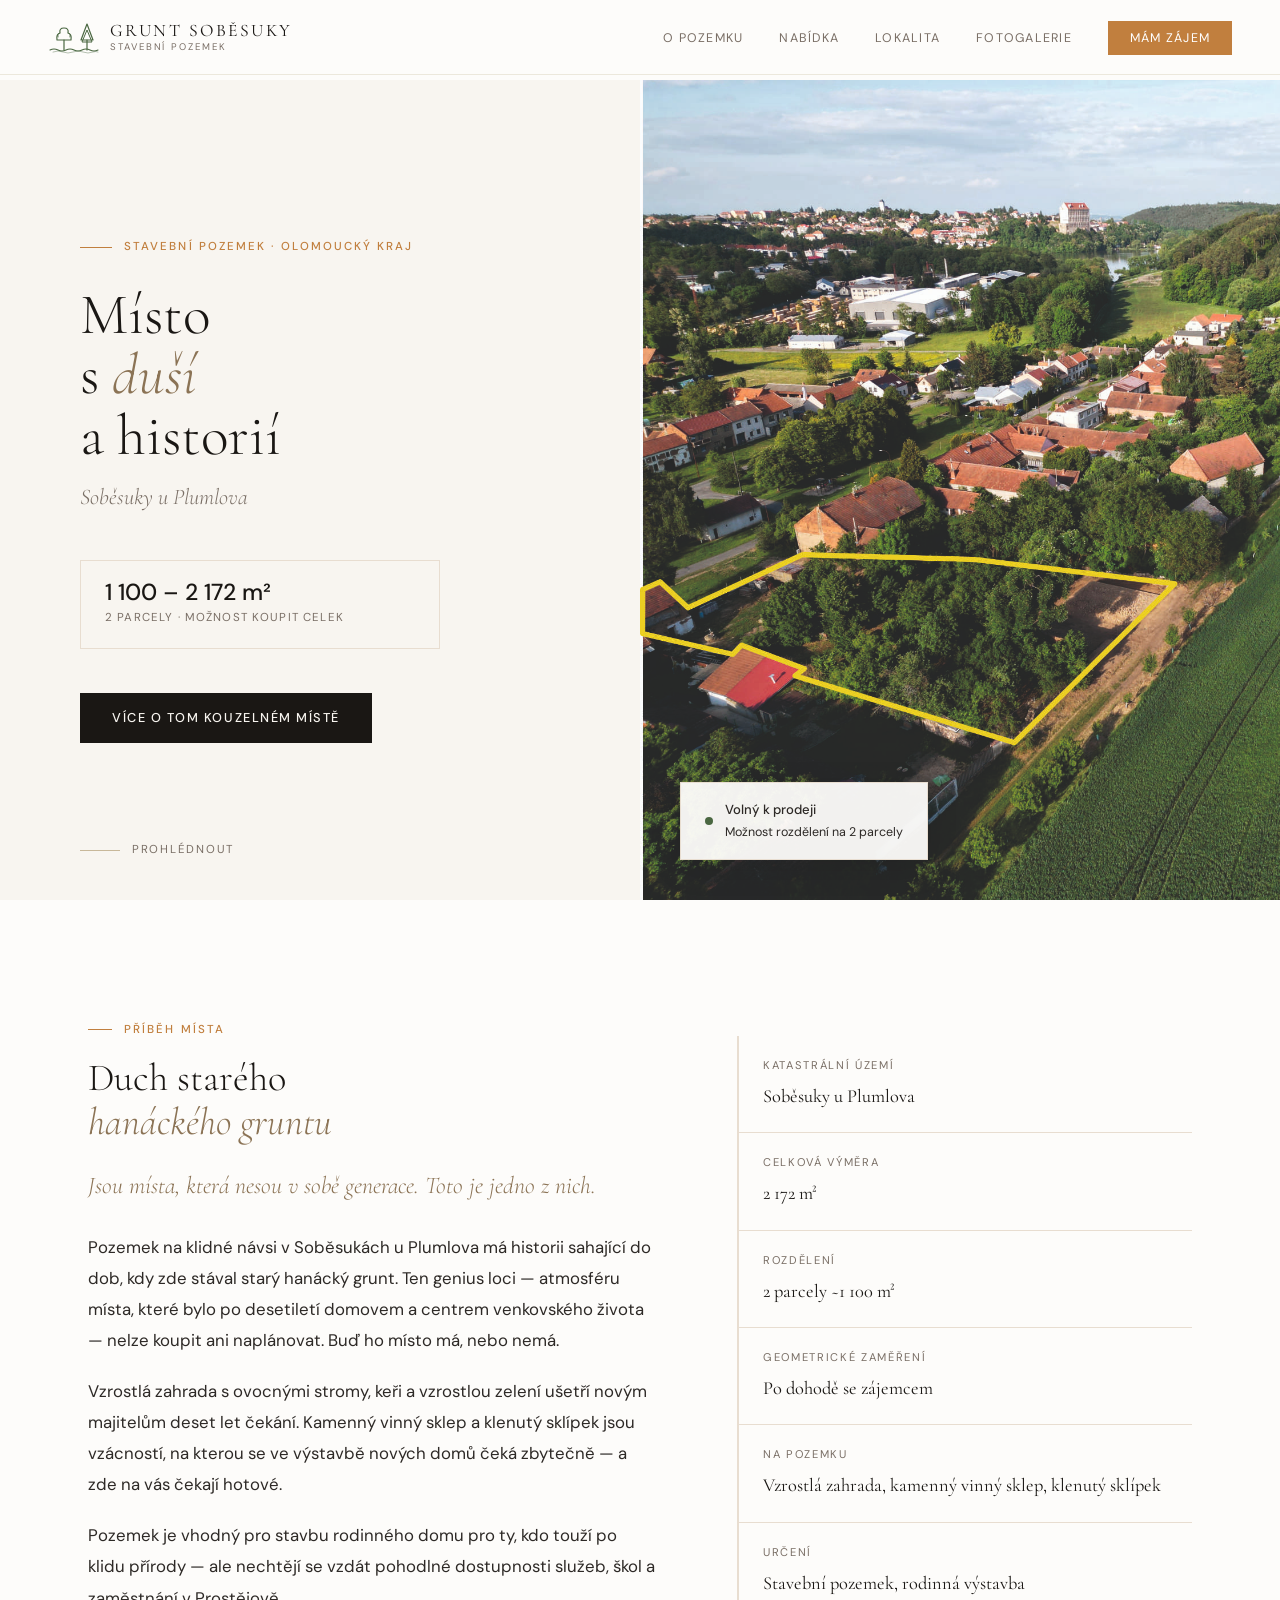
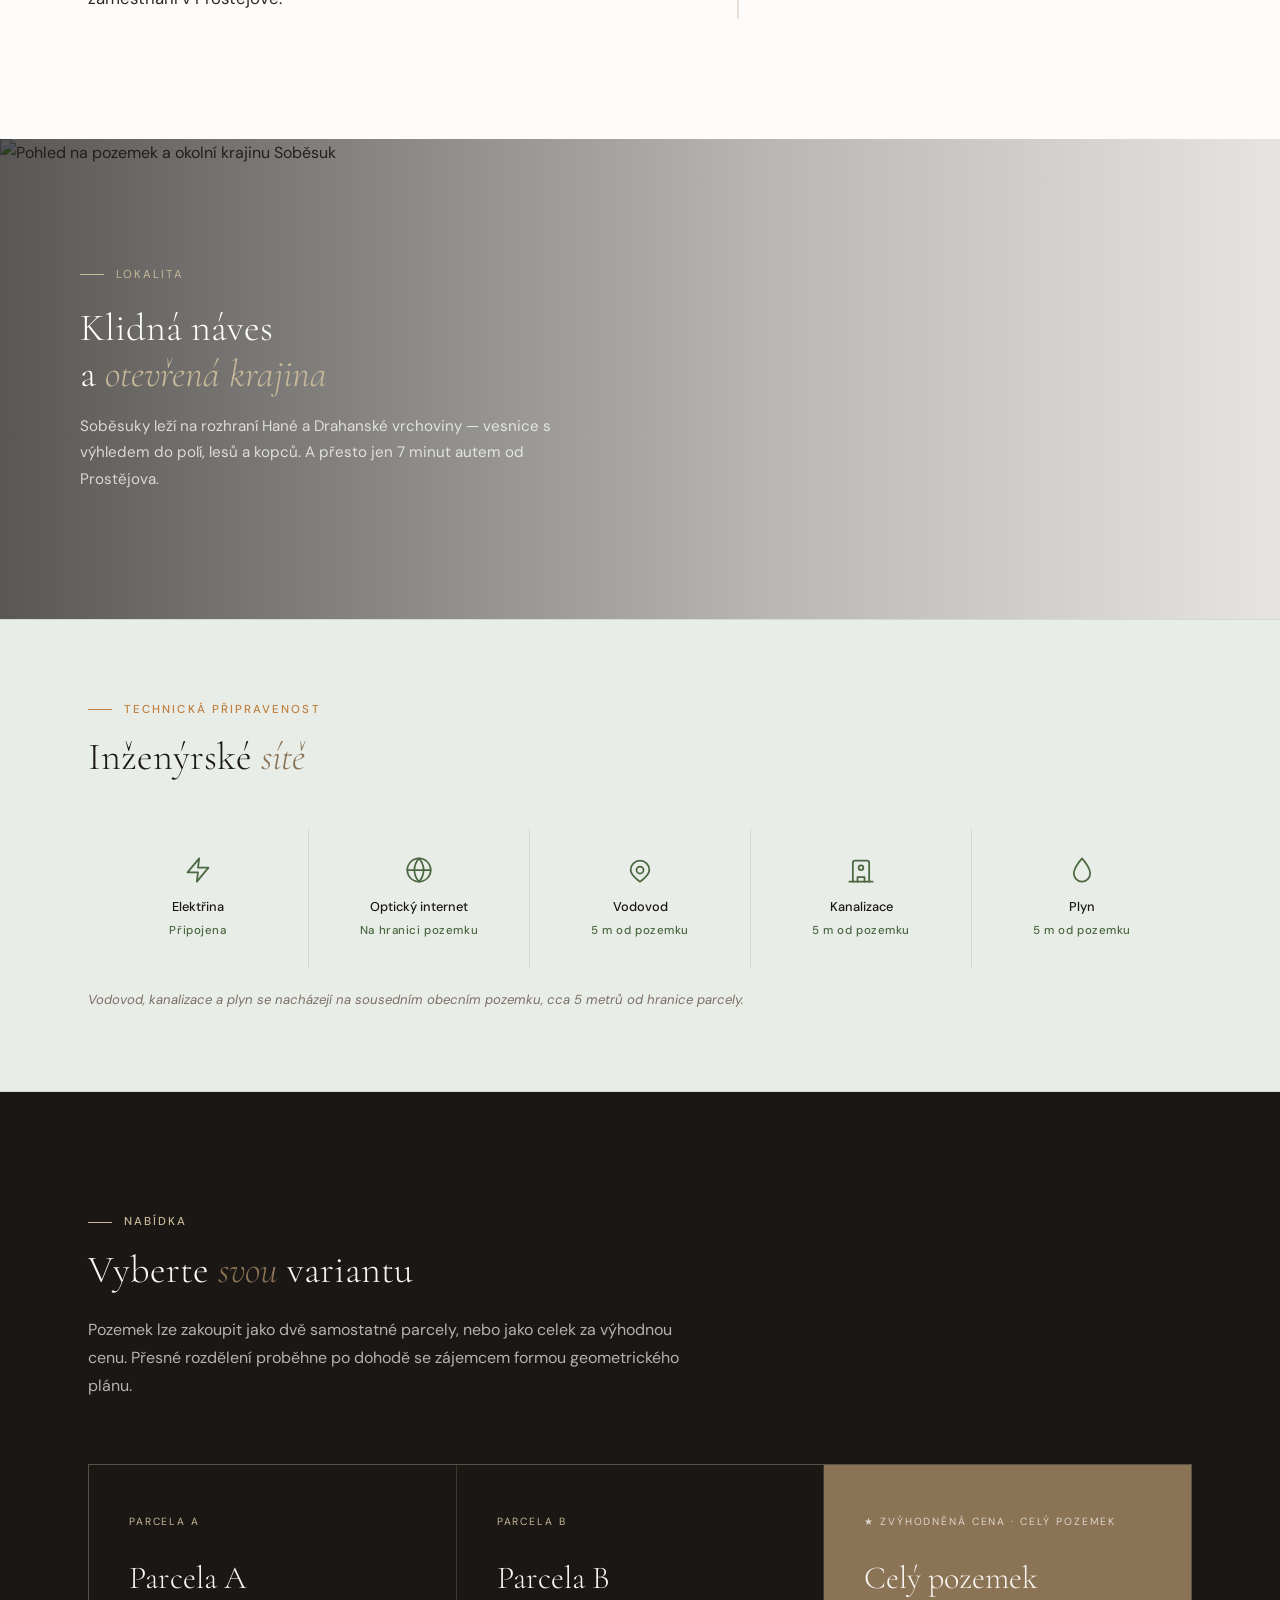
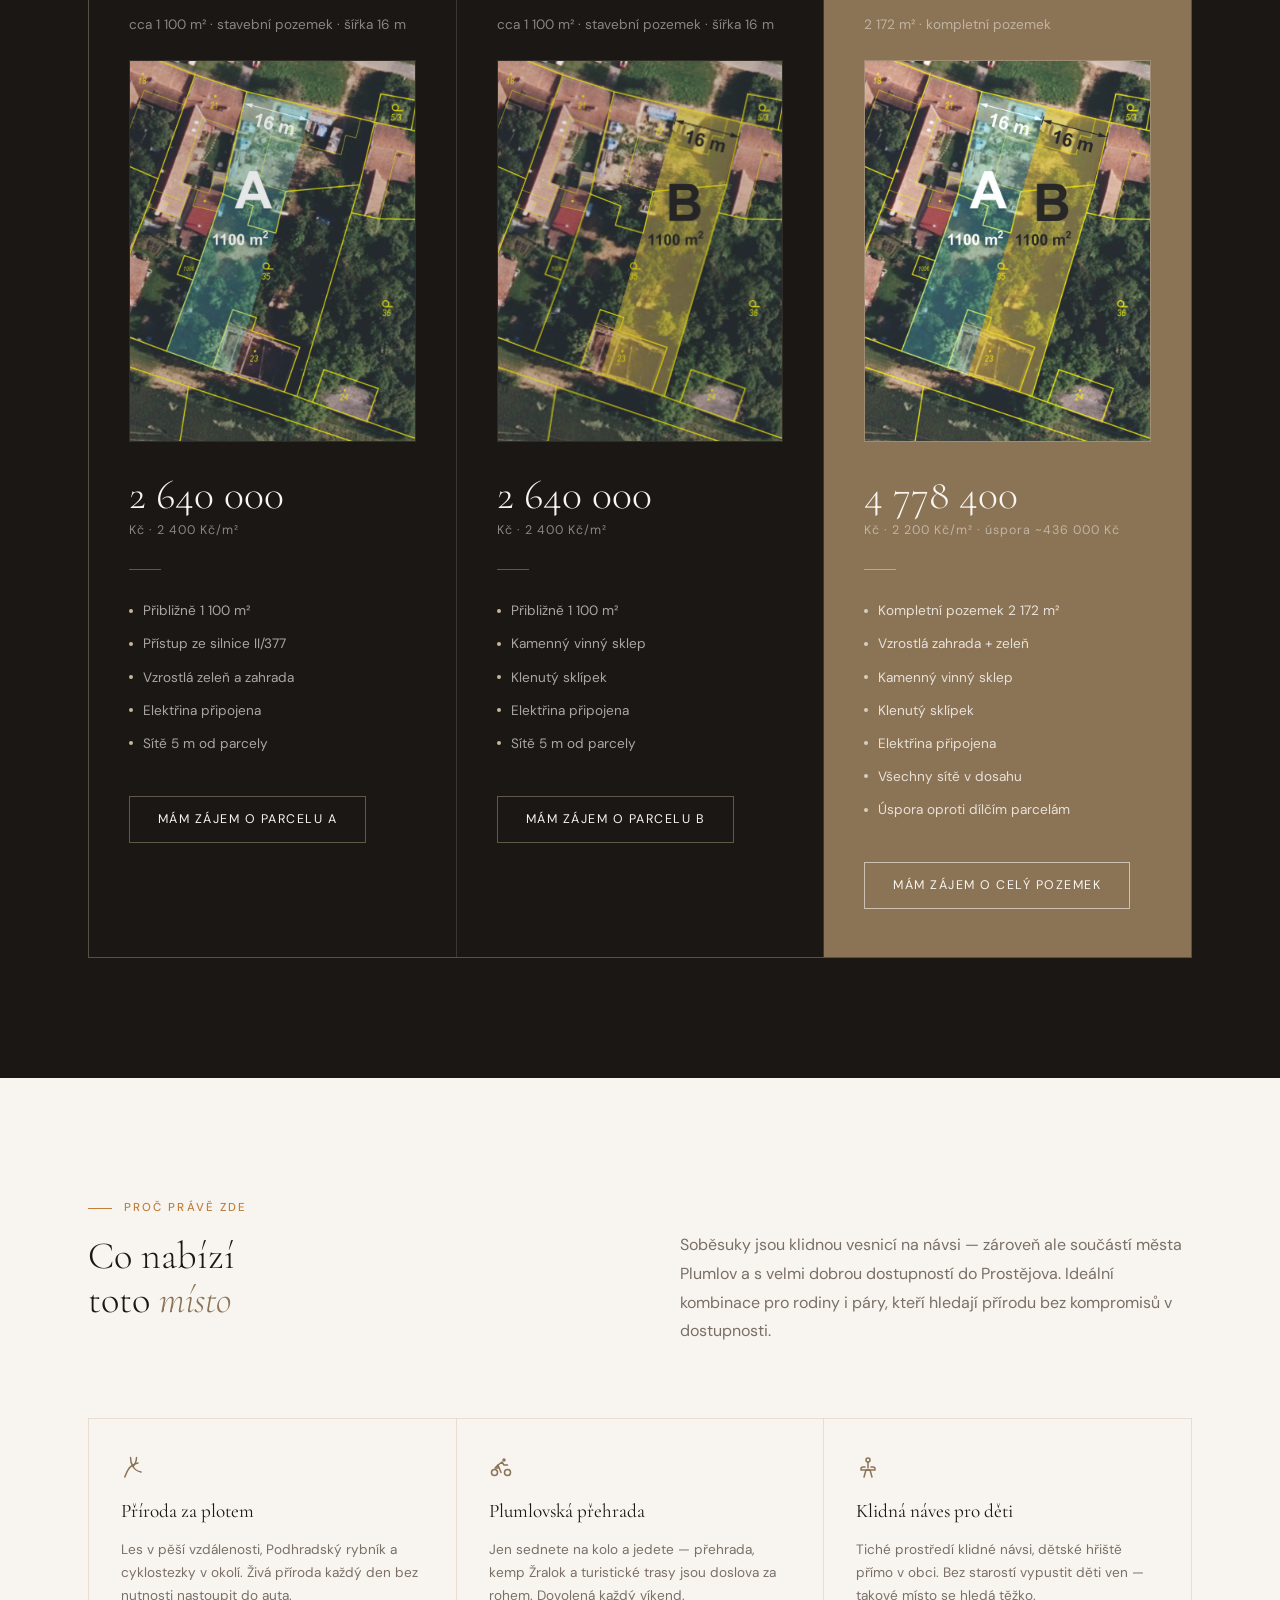
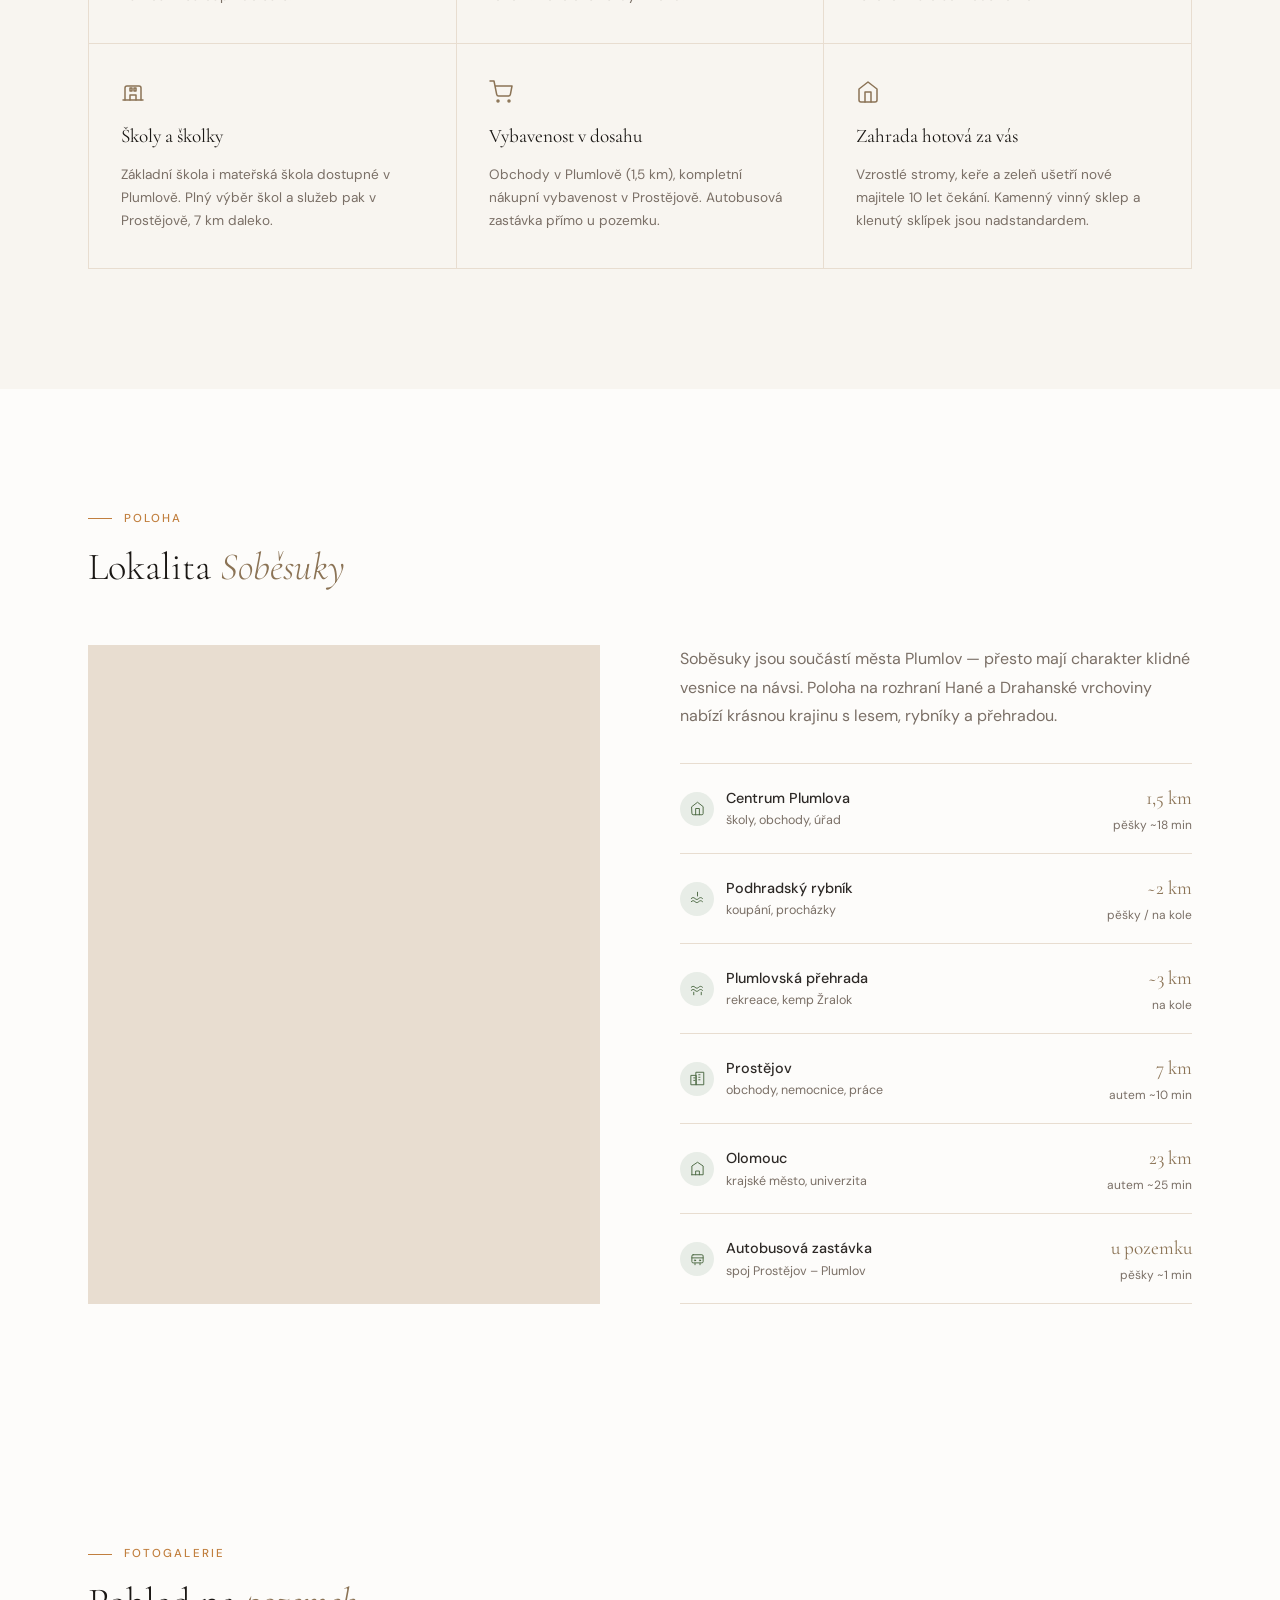
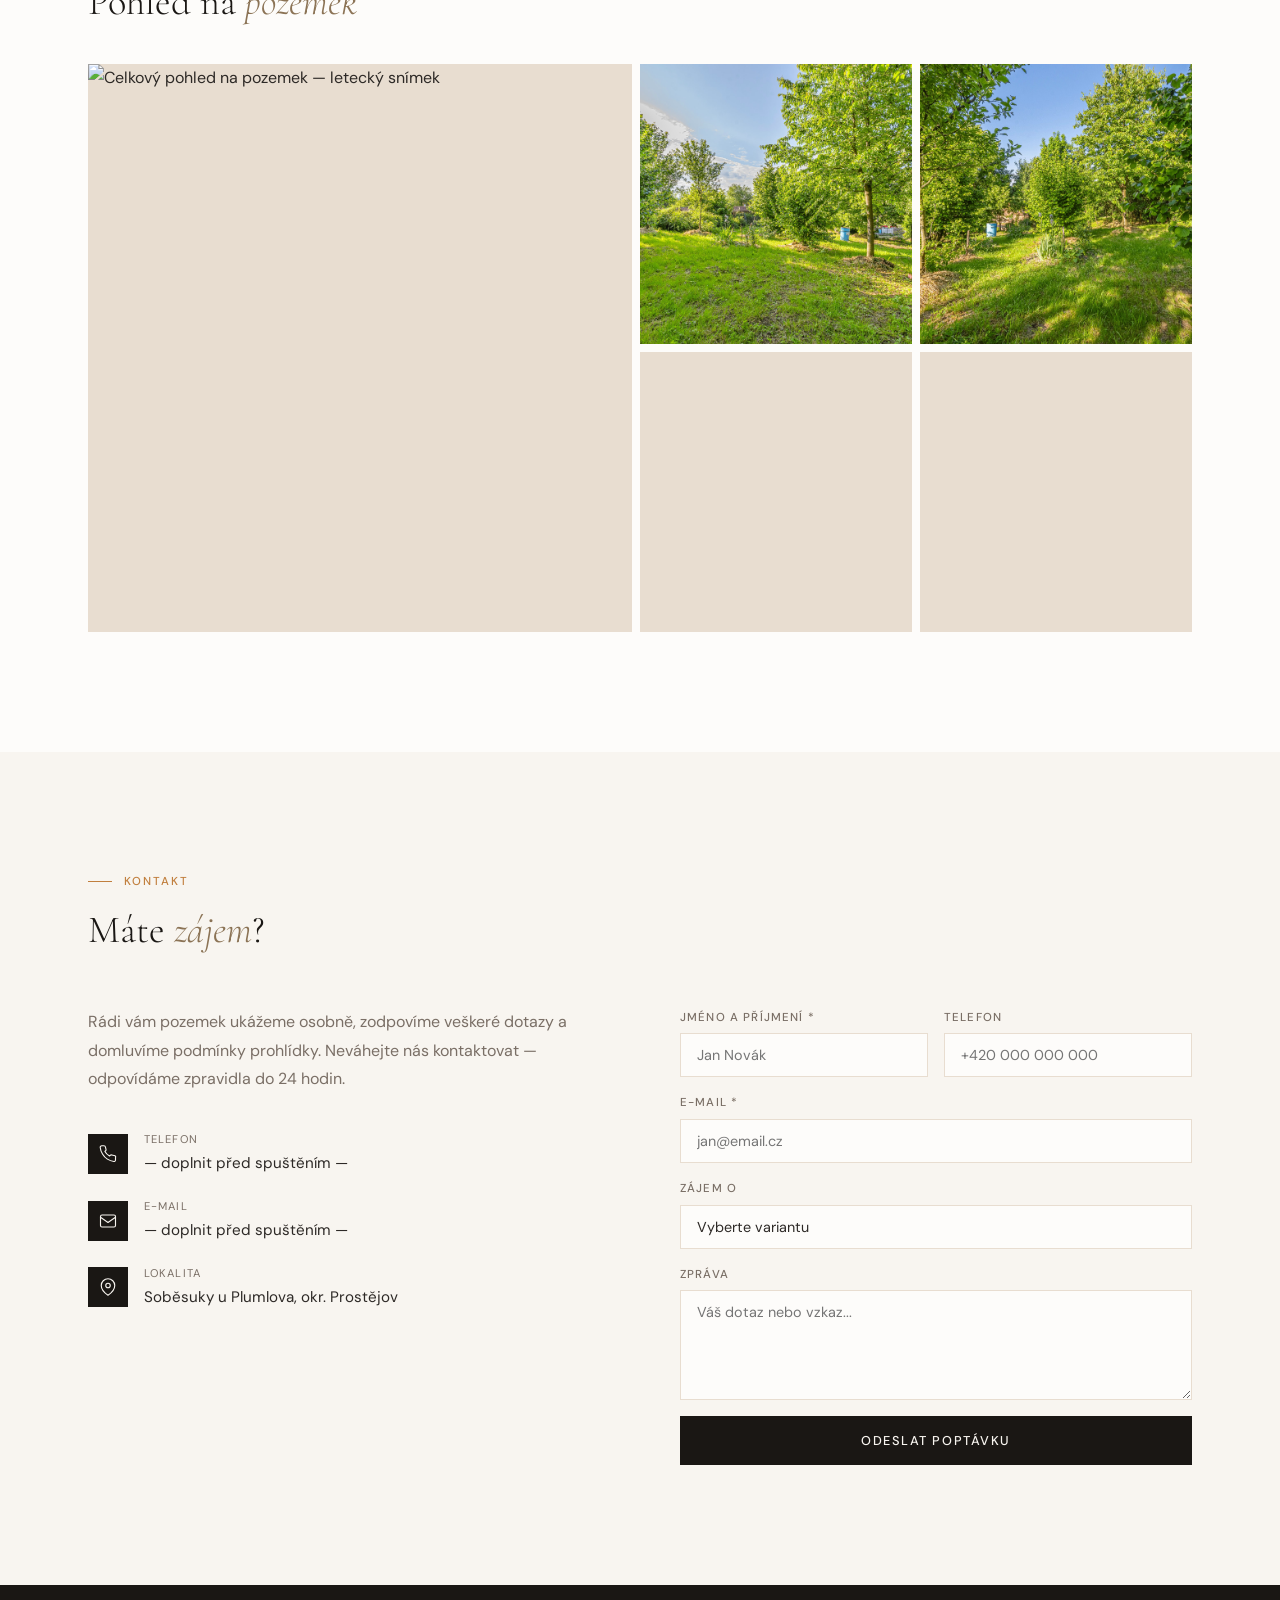
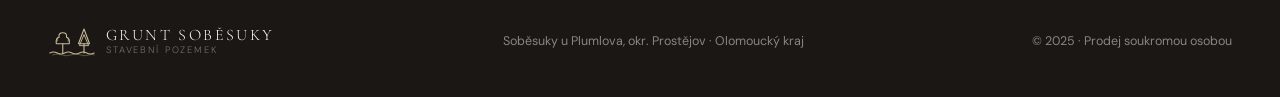
==== commit afe906c1: "Update sobesuky-pozemek_v4.html" ====
--- a/sobesuky-pozemek_v4.html
+++ b/sobesuky-pozemek_v4.html
@@ -285,7 +285,7 @@
     <div class="scroll-hint"><div class="scroll-line"></div>Prohlédnout</div>
   </div>
   <div class="hero-right">
-    <img src="celkovy_pohled_2.JPG" alt="Letecký pohled na Soběsuky u Plumlova" loading="eager">
+    <img src="celkovy_pohled_2.jpg" alt="Letecký pohled na Soběsuky u Plumlova" loading="eager">
     <div class="hero-badge">
       <div class="hero-badge-dot"></div>
       <div class="hero-badge-text"><strong>Volný k prodeji</strong>Možnost rozdělení na 2 parcely</div>
@@ -708,4 +708,4 @@
   lightbox.addEventListener('click', e => { if (e.target === lightbox) closeLightbox(); });
   document.addEventListener('keydown', e => {
     if (!lightbox.classList.contains('active')) return;
-    if (e.key === 'Escape'+    if (e.key === 'Escape'
